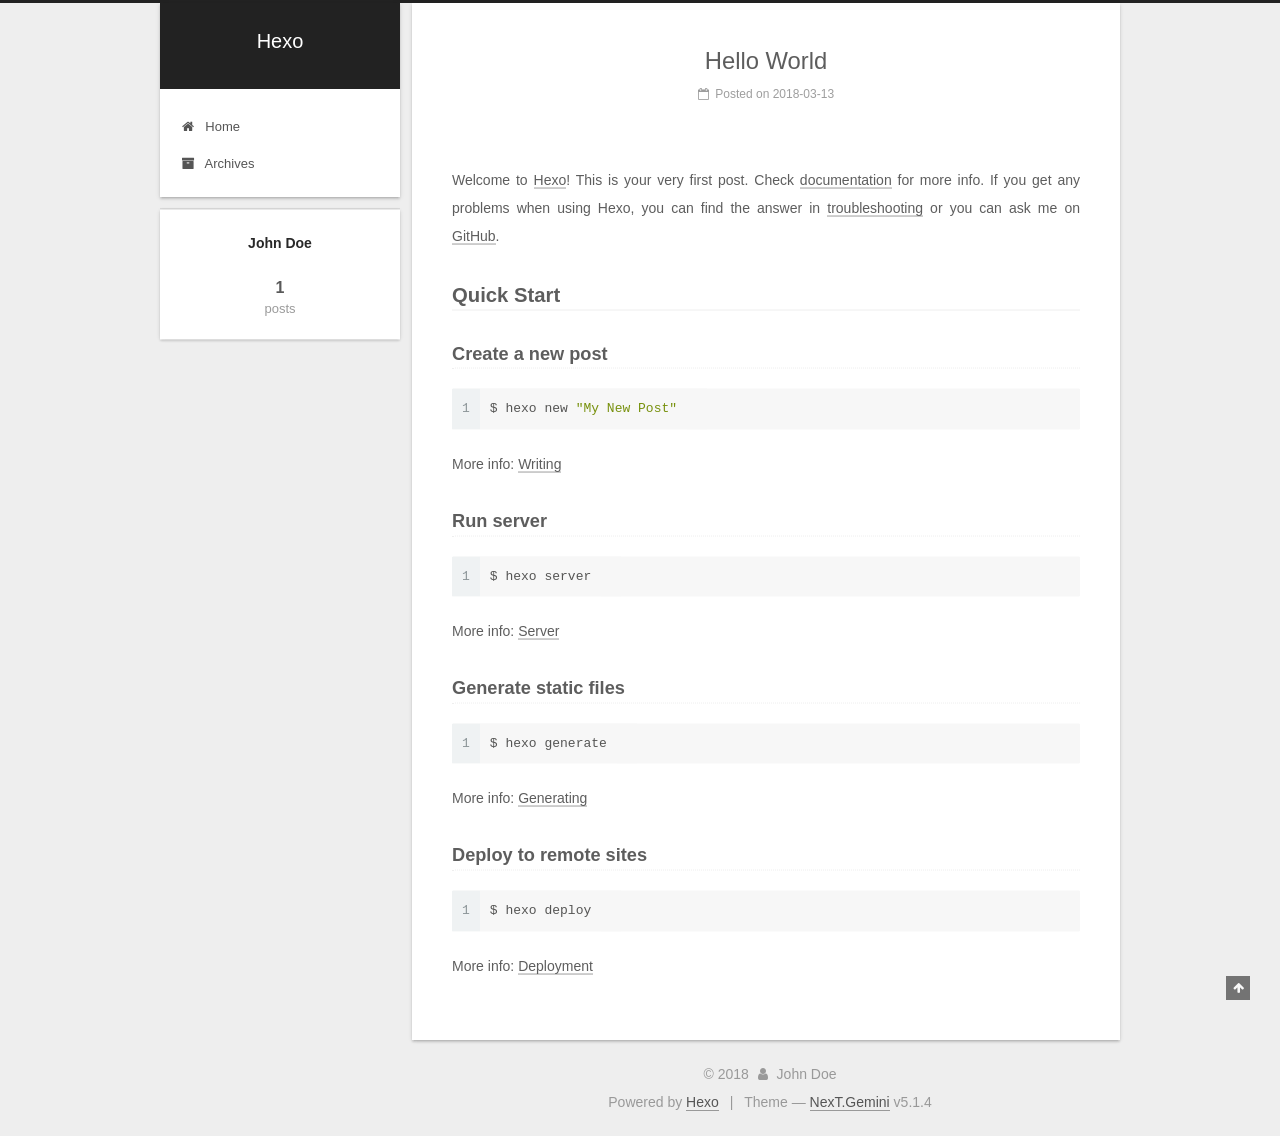
==== index.html @ e7242dc8 "Site updated: 2018-03-14 11:23:32" ====
<!DOCTYPE html>



  


<html class="theme-next gemini use-motion" lang="">
<head>
  <meta charset="UTF-8"/>
<meta http-equiv="X-UA-Compatible" content="IE=edge" />
<meta name="viewport" content="width=device-width, initial-scale=1, maximum-scale=1"/>
<meta name="theme-color" content="#222">









<meta http-equiv="Cache-Control" content="no-transform" />
<meta http-equiv="Cache-Control" content="no-siteapp" />
















  
  
  <link href="/lib/fancybox/source/jquery.fancybox.css?v=2.1.5" rel="stylesheet" type="text/css" />







<link href="/lib/font-awesome/css/font-awesome.min.css?v=4.6.2" rel="stylesheet" type="text/css" />

<link href="/css/main.css?v=5.1.4" rel="stylesheet" type="text/css" />


  <link rel="apple-touch-icon" sizes="180x180" href="/images/apple-touch-icon-next.png?v=5.1.4">


  <link rel="icon" type="image/png" sizes="32x32" href="/images/favicon-32x32-next.png?v=5.1.4">


  <link rel="icon" type="image/png" sizes="16x16" href="/images/favicon-16x16-next.png?v=5.1.4">


  <link rel="mask-icon" href="/images/logo.svg?v=5.1.4" color="#222">





  <meta name="keywords" content="Hexo, NexT" />










<meta property="og:type" content="website">
<meta property="og:title" content="Hexo">
<meta property="og:url" content="http://yoursite.com/index.html">
<meta property="og:site_name" content="Hexo">
<meta name="twitter:card" content="summary">
<meta name="twitter:title" content="Hexo">



<script type="text/javascript" id="hexo.configurations">
  var NexT = window.NexT || {};
  var CONFIG = {
    root: '/',
    scheme: 'Gemini',
    version: '5.1.4',
    sidebar: {"position":"left","display":"post","offset":12,"b2t":false,"scrollpercent":false,"onmobile":false},
    fancybox: true,
    tabs: true,
    motion: {"enable":true,"async":false,"transition":{"post_block":"fadeIn","post_header":"slideDownIn","post_body":"slideDownIn","coll_header":"slideLeftIn","sidebar":"slideUpIn"}},
    duoshuo: {
      userId: '0',
      author: 'Author'
    },
    algolia: {
      applicationID: '',
      apiKey: '',
      indexName: '',
      hits: {"per_page":10},
      labels: {"input_placeholder":"Search for Posts","hits_empty":"We didn't find any results for the search: ${query}","hits_stats":"${hits} results found in ${time} ms"}
    }
  };
</script>



  <link rel="canonical" href="http://yoursite.com/"/>





  <title>Hexo</title>
  








</head>

<body itemscope itemtype="http://schema.org/WebPage" lang="">

  
  
    
  

  <div class="container sidebar-position-left 
  page-home">
    <div class="headband"></div>

    <header id="header" class="header" itemscope itemtype="http://schema.org/WPHeader">
      <div class="header-inner"><div class="site-brand-wrapper">
  <div class="site-meta ">
    

    <div class="custom-logo-site-title">
      <a href="/"  class="brand" rel="start">
        <span class="logo-line-before"><i></i></span>
        <span class="site-title">Hexo</span>
        <span class="logo-line-after"><i></i></span>
      </a>
    </div>
      
        <p class="site-subtitle"></p>
      
  </div>

  <div class="site-nav-toggle">
    <button>
      <span class="btn-bar"></span>
      <span class="btn-bar"></span>
      <span class="btn-bar"></span>
    </button>
  </div>
</div>

<nav class="site-nav">
  

  
    <ul id="menu" class="menu">
      
        
        <li class="menu-item menu-item-home">
          <a href="/" rel="section">
            
              <i class="menu-item-icon fa fa-fw fa-home"></i> <br />
            
            Home
          </a>
        </li>
      
        
        <li class="menu-item menu-item-archives">
          <a href="/archives/" rel="section">
            
              <i class="menu-item-icon fa fa-fw fa-archive"></i> <br />
            
            Archives
          </a>
        </li>
      

      
    </ul>
  

  
</nav>



 </div>
    </header>

    <main id="main" class="main">
      <div class="main-inner">
        <div class="content-wrap">
          <div id="content" class="content">
            
  <section id="posts" class="posts-expand">
    
      

  

  
  
  

  <article class="post post-type-normal" itemscope itemtype="http://schema.org/Article">
  
  
  
  <div class="post-block">
    <link itemprop="mainEntityOfPage" href="http://yoursite.com/2018/03/13/hello-world/">

    <span hidden itemprop="author" itemscope itemtype="http://schema.org/Person">
      <meta itemprop="name" content="John Doe">
      <meta itemprop="description" content="">
      <meta itemprop="image" content="/images/avatar.gif">
    </span>

    <span hidden itemprop="publisher" itemscope itemtype="http://schema.org/Organization">
      <meta itemprop="name" content="Hexo">
    </span>

    
      <header class="post-header">

        
        
          <h1 class="post-title" itemprop="name headline">
                
                <a class="post-title-link" href="/2018/03/13/hello-world/" itemprop="url">Hello World</a></h1>
        

        <div class="post-meta">
          <span class="post-time">
            
              <span class="post-meta-item-icon">
                <i class="fa fa-calendar-o"></i>
              </span>
              
                <span class="post-meta-item-text">Posted on</span>
              
              <time title="Post created" itemprop="dateCreated datePublished" datetime="2018-03-13T16:12:36+08:00">
                2018-03-13
              </time>
            

            

            
          </span>

          

          
            
          

          
          

          

          

          

        </div>
      </header>
    

    
    
    
    <div class="post-body" itemprop="articleBody">

      
      

      
        
          
            <p>Welcome to <a href="https://hexo.io/" target="_blank" rel="noopener">Hexo</a>! This is your very first post. Check <a href="https://hexo.io/docs/" target="_blank" rel="noopener">documentation</a> for more info. If you get any problems when using Hexo, you can find the answer in <a href="https://hexo.io/docs/troubleshooting.html" target="_blank" rel="noopener">troubleshooting</a> or you can ask me on <a href="https://github.com/hexojs/hexo/issues" target="_blank" rel="noopener">GitHub</a>.</p>
<h2 id="Quick-Start"><a href="#Quick-Start" class="headerlink" title="Quick Start"></a>Quick Start</h2><h3 id="Create-a-new-post"><a href="#Create-a-new-post" class="headerlink" title="Create a new post"></a>Create a new post</h3><figure class="highlight bash"><table><tr><td class="gutter"><pre><span class="line">1</span><br></pre></td><td class="code"><pre><span class="line">$ hexo new <span class="string">"My New Post"</span></span><br></pre></td></tr></table></figure>
<p>More info: <a href="https://hexo.io/docs/writing.html" target="_blank" rel="noopener">Writing</a></p>
<h3 id="Run-server"><a href="#Run-server" class="headerlink" title="Run server"></a>Run server</h3><figure class="highlight bash"><table><tr><td class="gutter"><pre><span class="line">1</span><br></pre></td><td class="code"><pre><span class="line">$ hexo server</span><br></pre></td></tr></table></figure>
<p>More info: <a href="https://hexo.io/docs/server.html" target="_blank" rel="noopener">Server</a></p>
<h3 id="Generate-static-files"><a href="#Generate-static-files" class="headerlink" title="Generate static files"></a>Generate static files</h3><figure class="highlight bash"><table><tr><td class="gutter"><pre><span class="line">1</span><br></pre></td><td class="code"><pre><span class="line">$ hexo generate</span><br></pre></td></tr></table></figure>
<p>More info: <a href="https://hexo.io/docs/generating.html" target="_blank" rel="noopener">Generating</a></p>
<h3 id="Deploy-to-remote-sites"><a href="#Deploy-to-remote-sites" class="headerlink" title="Deploy to remote sites"></a>Deploy to remote sites</h3><figure class="highlight bash"><table><tr><td class="gutter"><pre><span class="line">1</span><br></pre></td><td class="code"><pre><span class="line">$ hexo deploy</span><br></pre></td></tr></table></figure>
<p>More info: <a href="https://hexo.io/docs/deployment.html" target="_blank" rel="noopener">Deployment</a></p>

          
        
      
    </div>
    
    
    

    

    

    

    <footer class="post-footer">
      

      

      

      
      
        <div class="post-eof"></div>
      
    </footer>
  </div>
  
  
  
  </article>


    
  </section>

  


          </div>
          


          

        </div>
        
          
  
  <div class="sidebar-toggle">
    <div class="sidebar-toggle-line-wrap">
      <span class="sidebar-toggle-line sidebar-toggle-line-first"></span>
      <span class="sidebar-toggle-line sidebar-toggle-line-middle"></span>
      <span class="sidebar-toggle-line sidebar-toggle-line-last"></span>
    </div>
  </div>

  <aside id="sidebar" class="sidebar">
    
    <div class="sidebar-inner">

      

      

      <section class="site-overview-wrap sidebar-panel sidebar-panel-active">
        <div class="site-overview">
          <div class="site-author motion-element" itemprop="author" itemscope itemtype="http://schema.org/Person">
            
              <p class="site-author-name" itemprop="name">John Doe</p>
              <p class="site-description motion-element" itemprop="description"></p>
          </div>

          <nav class="site-state motion-element">

            
              <div class="site-state-item site-state-posts">
              
                <a href="/archives/">
              
                  <span class="site-state-item-count">1</span>
                  <span class="site-state-item-name">posts</span>
                </a>
              </div>
            

            

            

          </nav>

          

          

          
          

          
          

          

        </div>
      </section>

      

      

    </div>
  </aside>


        
      </div>
    </main>

    <footer id="footer" class="footer">
      <div class="footer-inner">
        <div class="copyright">&copy; <span itemprop="copyrightYear">2018</span>
  <span class="with-love">
    <i class="fa fa-user"></i>
  </span>
  <span class="author" itemprop="copyrightHolder">John Doe</span>

  
</div>


  <div class="powered-by">Powered by <a class="theme-link" target="_blank" href="https://hexo.io">Hexo</a></div>



  <span class="post-meta-divider">|</span>



  <div class="theme-info">Theme &mdash; <a class="theme-link" target="_blank" href="https://github.com/iissnan/hexo-theme-next">NexT.Gemini</a> v5.1.4</div>




        







        
      </div>
    </footer>

    
      <div class="back-to-top">
        <i class="fa fa-arrow-up"></i>
        
      </div>
    

    

  </div>

  

<script type="text/javascript">
  if (Object.prototype.toString.call(window.Promise) !== '[object Function]') {
    window.Promise = null;
  }
</script>









  












  
  
    <script type="text/javascript" src="/lib/jquery/index.js?v=2.1.3"></script>
  

  
  
    <script type="text/javascript" src="/lib/fastclick/lib/fastclick.min.js?v=1.0.6"></script>
  

  
  
    <script type="text/javascript" src="/lib/jquery_lazyload/jquery.lazyload.js?v=1.9.7"></script>
  

  
  
    <script type="text/javascript" src="/lib/velocity/velocity.min.js?v=1.2.1"></script>
  

  
  
    <script type="text/javascript" src="/lib/velocity/velocity.ui.min.js?v=1.2.1"></script>
  

  
  
    <script type="text/javascript" src="/lib/fancybox/source/jquery.fancybox.pack.js?v=2.1.5"></script>
  


  


  <script type="text/javascript" src="/js/src/utils.js?v=5.1.4"></script>

  <script type="text/javascript" src="/js/src/motion.js?v=5.1.4"></script>



  
  


  <script type="text/javascript" src="/js/src/affix.js?v=5.1.4"></script>

  <script type="text/javascript" src="/js/src/schemes/pisces.js?v=5.1.4"></script>



  

  


  <script type="text/javascript" src="/js/src/bootstrap.js?v=5.1.4"></script>



  


  




	





  





  












  





  

  

  

  
  

  

  

  

</body>
</html>
---- css/main.css ----
/* normalize.css v3.0.2 | MIT License | git.io/normalize */
html {
  font-family: sans-serif; /* 1 */
  -ms-text-size-adjust: 100%; /* 2 */
  -webkit-text-size-adjust: 100%; /* 2 */
}
body {
  margin: 0;
}
article,
aside,
details,
figcaption,
figure,
footer,
header,
hgroup,
main,
menu,
nav,
section,
summary {
  display: block;
}
audio,
canvas,
progress,
video {
  display: inline-block; /* 1 */
  vertical-align: baseline; /* 2 */
}
audio:not([controls]) {
  display: none;
  height: 0;
}
[hidden],
template {
  display: none;
}
a {
  background-color: transparent;
}
a:active,
a:hover {
  outline: 0;
}
abbr[title] {
  border-bottom: 1px dotted;
}
b,
strong {
  font-weight: bold;
}
dfn {
  font-style: italic;
}
h1 {
  font-size: 2em;
  margin: 0.67em 0;
}
mark {
  background: #ff0;
  color: #000;
}
small {
  font-size: 80%;
}
sub,
sup {
  font-size: 75%;
  line-height: 0;
  position: relative;
  vertical-align: baseline;
}
sup {
  top: -0.5em;
}
sub {
  bottom: -0.25em;
}
img {
  border: 0;
}
svg:not(:root) {
  overflow: hidden;
}
figure {
  margin: 1em 40px;
}
hr {
  -moz-box-sizing: content-box;
  box-sizing: content-box;
  height: 0;
}
pre {
  overflow: auto;
}
code,
kbd,
pre,
samp {
  font-family: monospace, monospace;
  font-size: 1em;
}
button,
input,
optgroup,
select,
textarea {
  color: inherit; /* 1 */
  font: inherit; /* 2 */
  margin: 0; /* 3 */
}
button {
  overflow: visible;
}
button,
select {
  text-transform: none;
}
button,
html input[type="button"],
input[type="reset"],
input[type="submit"] {
  -webkit-appearance: button; /* 2 */
  cursor: pointer; /* 3 */
}
button[disabled],
html input[disabled] {
  cursor: default;
}
button::-moz-focus-inner,
input::-moz-focus-inner {
  border: 0;
  padding: 0;
}
input {
  line-height: normal;
}
input[type="checkbox"],
input[type="radio"] {
  box-sizing: border-box; /* 1 */
  padding: 0; /* 2 */
}
input[type="number"]::-webkit-inner-spin-button,
input[type="number"]::-webkit-outer-spin-button {
  height: auto;
}
input[type="search"] {
  -webkit-appearance: textfield; /* 1 */
  -moz-box-sizing: content-box;
  -webkit-box-sizing: content-box; /* 2 */
  box-sizing: content-box;
}
input[type="search"]::-webkit-search-cancel-button,
input[type="search"]::-webkit-search-decoration {
  -webkit-appearance: none;
}
fieldset {
  border: 1px solid #c0c0c0;
  margin: 0 2px;
  padding: 0.35em 0.625em 0.75em;
}
legend {
  border: 0; /* 1 */
  padding: 0; /* 2 */
}
textarea {
  overflow: auto;
}
optgroup {
  font-weight: bold;
}
table {
  border-collapse: collapse;
  border-spacing: 0;
}
td,
th {
  padding: 0;
}
::selection {
  background: #262a30;
  color: #fff;
}
body {
  position: relative;
  font-family: 'Lato', "PingFang SC", "Microsoft YaHei", sans-serif;
  font-size: 14px;
  line-height: 2;
  color: #555;
  background: #eee;
}
@media (max-width: 767px) {
  body {
    padding-right: 0 !important;
  }
}
@media (min-width: 768px) and (max-width: 991px) {
  body {
    padding-right: 0 !important;
  }
}
@media (min-width: 1600px) {
  body {
    font-size: 16px;
  }
}
h1,
h2,
h3,
h4,
h5,
h6 {
  margin: 0;
  padding: 0;
  font-weight: bold;
  line-height: 1.5;
  font-family: 'Lato', "PingFang SC", "Microsoft YaHei", sans-serif;
}
h2,
h3,
h4,
h5,
h6 {
  margin: 20px 0 15px;
}
h1 {
  font-size: 22px;
}
@media (max-width: 767px) {
  h1 {
    font-size: 18px;
  }
}
h2 {
  font-size: 20px;
}
@media (max-width: 767px) {
  h2 {
    font-size: 16px;
  }
}
h3 {
  font-size: 18px;
}
@media (max-width: 767px) {
  h3 {
    font-size: 14px;
  }
}
h4 {
  font-size: 16px;
}
@media (max-width: 767px) {
  h4 {
    font-size: 12px;
  }
}
h5 {
  font-size: 14px;
}
@media (max-width: 767px) {
  h5 {
    font-size: 10px;
  }
}
h6 {
  font-size: 12px;
}
@media (max-width: 767px) {
  h6 {
    font-size: 8px;
  }
}
p {
  margin: 0 0 20px 0;
}
a {
  color: #555;
  text-decoration: none;
  outline: none;
  border-bottom: 1px solid #999;
  word-wrap: break-word;
}
a:hover {
  color: #222;
  border-bottom-color: #222;
}
blockquote {
  margin: 0;
  padding: 0;
}
img {
  display: block;
  margin: auto;
  max-width: 100%;
  height: auto;
}
hr {
  margin: 40px 0;
  height: 3px;
  border: none;
  background-color: #ddd;
  background-image: repeating-linear-gradient(-45deg, #fff, #fff 4px, transparent 4px, transparent 8px);
}
blockquote {
  padding: 0 15px;
  color: #666;
  border-left: 4px solid #ddd;
}
blockquote cite::before {
  content: "-";
  padding: 0 5px;
}
dt {
  font-weight: 700;
}
dd {
  margin: 0;
  padding: 0;
}
kbd {
  border: 1px solid #ccc;
  border-radius: 0.2em;
  box-shadow: 0.1em 0.1em 0.2em rgba(0,0,0,0.1);
  background-color: #f9f9f9;
  font-family: inherit;
  background-image: -webkit-linear-gradient(top, #eee, #fff, #eee);
  padding: 0.1em 0.3em;
  white-space: nowrap;
}
.text-left {
  text-align: left;
}
.text-center {
  text-align: center;
}
.text-right {
  text-align: right;
}
.text-justify {
  text-align: justify;
}
.text-nowrap {
  white-space: nowrap;
}
.text-lowercase {
  text-transform: lowercase;
}
.text-uppercase {
  text-transform: uppercase;
}
.text-capitalize {
  text-transform: capitalize;
}
.center-block {
  display: block;
  margin-left: auto;
  margin-right: auto;
}
.clearfix:before,
.clearfix:after {
  content: " ";
  display: table;
}
.clearfix:after {
  clear: both;
}
.pullquote {
  width: 45%;
}
.pullquote.left {
  float: left;
  margin-left: 5px;
  margin-right: 10px;
}
.pullquote.right {
  float: right;
  margin-left: 10px;
  margin-right: 5px;
}
.affix.affix.affix {
  position: fixed;
}
.translation {
  margin-top: -20px;
  font-size: 14px;
  color: #999;
}
.scrollbar-measure {
  width: 100px;
  height: 100px;
  overflow: scroll;
  position: absolute;
  top: -9999px;
}
.use-motion .motion-element {
  opacity: 0;
}
table {
  margin: 20px 0;
  width: 100%;
  border-collapse: collapse;
  border-spacing: 0;
  border: 1px solid #ddd;
  font-size: 14px;
  table-layout: fixed;
  word-wrap: break-all;
}
table>tbody>tr:nth-of-type(odd) {
  background-color: #f9f9f9;
}
table>tbody>tr:hover {
  background-color: #f5f5f5;
}
caption,
th,
td {
  padding: 8px;
  text-align: left;
  vertical-align: middle;
  font-weight: normal;
}
th,
td {
  border-bottom: 3px solid #ddd;
  border-right: 1px solid #eee;
}
th {
  padding-bottom: 10px;
  font-weight: 700;
}
td {
  border-bottom-width: 1px;
}
html,
body {
  height: 100%;
}
.container {
  position: relative;
  min-height: 100%;
}
.header-inner {
  margin: 0 auto;
  padding: 100px 0 70px;
  width: calc(100% - 252px);
}
@media (min-width: 1600px) {
  .container .header-inner {
    width: 900px;
  }
}
.main {
  padding-bottom: 150px;
}
.main-inner {
  margin: 0 auto;
  width: calc(100% - 252px);
}
@media (min-width: 1600px) {
  .container .main-inner {
    width: 900px;
  }
}
.footer {
  position: absolute;
  left: 0;
  bottom: 0;
  width: 100%;
  min-height: 50px;
}
.footer-inner {
  box-sizing: border-box;
  margin: 20px auto;
  width: calc(100% - 252px);
}
@media (min-width: 1600px) {
  .container .footer-inner {
    width: 900px;
  }
}
pre,
.highlight {
  overflow: auto;
  margin: 20px 0;
  padding: 0;
  font-size: 13px;
  color: #4d4d4c;
  background: #f7f7f7;
  line-height: 1.6;
}
pre,
code {
  font-family: consolas, Menlo, "PingFang SC", "Microsoft YaHei", monospace;
}
code {
  padding: 2px 4px;
  word-wrap: break-word;
  color: #555;
  background: #eee;
  border-radius: 3px;
  font-size: 13px;
}
pre {
  padding: 10px;
}
pre code {
  padding: 0;
  color: #4d4d4c;
  background: none;
  text-shadow: none;
}
.highlight {
  border-radius: 1px;
}
.highlight pre {
  border: none;
  margin: 0;
  padding: 10px 0;
}
.highlight table {
  margin: 0;
  width: auto;
  border: none;
}
.highlight td {
  border: none;
  padding: 0;
}
.highlight figcaption {
  font-size: 1em;
  color: #4d4d4c;
  line-height: 1em;
  margin-bottom: 1em;
}
.highlight figcaption:before,
.highlight figcaption:after {
  content: " ";
  display: table;
}
.highlight figcaption:after {
  clear: both;
}
.highlight figcaption a {
  float: right;
  color: #4d4d4c;
}
.highlight figcaption a:hover {
  border-bottom-color: #4d4d4c;
}
.highlight .gutter pre {
  padding-left: 10px;
  padding-right: 10px;
  color: #869194;
  text-align: right;
  background-color: #eff2f3;
}
.highlight .code pre {
  width: 100%;
  padding-left: 10px;
  padding-right: 10px;
  background-color: #f7f7f7;
}
.highlight .line {
  height: 20px;
}
.gutter {
  -webkit-user-select: none;
  -moz-user-select: none;
  -ms-user-select: none;
  user-select: none;
}
.gist table {
  width: auto;
}
.gist table td {
  border: none;
}
pre .deletion {
  background: #fdd;
}
pre .addition {
  background: #dfd;
}
pre .meta {
  color: #8959a8;
}
pre .comment {
  color: #8e908c;
}
pre .variable,
pre .attribute,
pre .tag,
pre .regexp,
pre .ruby .constant,
pre .xml .tag .title,
pre .xml .pi,
pre .xml .doctype,
pre .html .doctype,
pre .css .id,
pre .css .class,
pre .css .pseudo {
  color: #c82829;
}
pre .number,
pre .preprocessor,
pre .built_in,
pre .literal,
pre .params,
pre .constant,
pre .command {
  color: #f5871f;
}
pre .ruby .class .title,
pre .css .rules .attribute,
pre .string,
pre .value,
pre .inheritance,
pre .header,
pre .ruby .symbol,
pre .xml .cdata,
pre .special,
pre .number,
pre .formula {
  color: #718c00;
}
pre .title,
pre .css .hexcolor {
  color: #3e999f;
}
pre .function,
pre .python .decorator,
pre .python .title,
pre .ruby .function .title,
pre .ruby .title .keyword,
pre .perl .sub,
pre .javascript .title,
pre .coffeescript .title {
  color: #4271ae;
}
pre .keyword,
pre .javascript .function {
  color: #8959a8;
}
.full-image.full-image.full-image.full-image {
  border: none;
  max-width: 100%;
  width: auto;
  margin: 20px auto 25px;
}
@media (min-width: 992px) {
  .full-image.full-image.full-image.full-image {
    max-width: none;
    width: 118%;
    margin: 0 -9%;
  }
}
.blockquote-center,
.page-home .post-type-quote blockquote,
.page-post-detail .post-type-quote blockquote {
  position: relative;
  margin: 40px 0;
  padding: 0;
  border-left: none;
  text-align: center;
}
.blockquote-center::before,
.page-home .post-type-quote blockquote::before,
.page-post-detail .post-type-quote blockquote::before,
.blockquote-center::after,
.page-home .post-type-quote blockquote::after,
.page-post-detail .post-type-quote blockquote::after {
  position: absolute;
  content: ' ';
  display: block;
  width: 100%;
  height: 24px;
  opacity: 0.2;
  background-repeat: no-repeat;
  background-position: 0 -6px;
  background-size: 22px 22px;
}
.blockquote-center::before,
.page-home .post-type-quote blockquote::before,
.page-post-detail .post-type-quote blockquote::before {
  top: -20px;
  background-image: url("../images/quote-l.svg");
  border-top: 1px solid #ccc;
}
.blockquote-center::after,
.page-home .post-type-quote blockquote::after,
.page-post-detail .post-type-quote blockquote::after {
  bottom: -20px;
  background-image: url("../images/quote-r.svg");
  border-bottom: 1px solid #ccc;
  background-position: 100% 8px;
}
.blockquote-center p,
.page-home .post-type-quote blockquote p,
.page-post-detail .post-type-quote blockquote p,
.blockquote-center div,
.page-home .post-type-quote blockquote div,
.page-post-detail .post-type-quote blockquote div {
  text-align: center;
}
.post .post-body .group-picture img {
  box-sizing: border-box;
  padding: 0 3px;
  border: none;
}
.post .group-picture-row {
  overflow: hidden;
  margin-top: 6px;
}
.post .group-picture-row:first-child {
  margin-top: 0;
}
.post .group-picture-column {
  float: left;
}
.page-post-detail .post-body .group-picture-column {
  float: none;
  margin-top: 10px;
  width: auto !important;
}
.page-post-detail .post-body .group-picture-column img {
  margin: 0 auto;
}
.page-archive .group-picture-container {
  overflow: hidden;
}
.page-archive .group-picture-row {
  float: left;
}
.page-archive .group-picture-row:first-child {
  margin-top: 6px;
}
.page-archive .group-picture-column {
  max-width: 150px;
  max-height: 150px;
}
.post-body .note {
  position: relative;
  padding: 15px;
  margin-bottom: 20px;
  border: 1px solid #eee;
  border-left-width: 5px;
  border-radius: 3px;
}
.post-body .note h2,
.post-body .note h3,
.post-body .note h4,
.post-body .note h5,
.post-body .note h6 {
  margin-top: 0;
  margin-bottom: 0;
  border-bottom: initial;
  padding-top: 0 !important;
}
.post-body .note p:first-child,
.post-body .note ul:first-child,
.post-body .note ol:first-child,
.post-body .note table:first-child,
.post-body .note pre:first-child,
.post-body .note blockquote:first-child {
  margin-top: 0;
}
.post-body .note p:last-child,
.post-body .note ul:last-child,
.post-body .note ol:last-child,
.post-body .note table:last-child,
.post-body .note pre:last-child,
.post-body .note blockquote:last-child {
  margin-bottom: 0;
}
.post-body .note.default {
  border-left-color: #777;
}
.post-body .note.default h2,
.post-body .note.default h3,
.post-body .note.default h4,
.post-body .note.default h5,
.post-body .note.default h6 {
  color: #777;
}
.post-body .note.primary {
  border-left-color: #6f42c1;
}
.post-body .note.primary h2,
.post-body .note.primary h3,
.post-body .note.primary h4,
.post-body .note.primary h5,
.post-body .note.primary h6 {
  color: #6f42c1;
}
.post-body .note.info {
  border-left-color: #428bca;
}
.post-body .note.info h2,
.post-body .note.info h3,
.post-body .note.info h4,
.post-body .note.info h5,
.post-body .note.info h6 {
  color: #428bca;
}
.post-body .note.success {
  border-left-color: #5cb85c;
}
.post-body .note.success h2,
.post-body .note.success h3,
.post-body .note.success h4,
.post-body .note.success h5,
.post-body .note.success h6 {
  color: #5cb85c;
}
.post-body .note.warning {
  border-left-color: #f0ad4e;
}
.post-body .note.warning h2,
.post-body .note.warning h3,
.post-body .note.warning h4,
.post-body .note.warning h5,
.post-body .note.warning h6 {
  color: #f0ad4e;
}
.post-body .note.danger {
  border-left-color: #d9534f;
}
.post-body .note.danger h2,
.post-body .note.danger h3,
.post-body .note.danger h4,
.post-body .note.danger h5,
.post-body .note.danger h6 {
  color: #d9534f;
}
.post-body .label {
  display: inline;
  padding: 0 2px;
  white-space: nowrap;
}
.post-body .label.default {
  background-color: #f0f0f0;
}
.post-body .label.primary {
  background-color: #efe6f7;
}
.post-body .label.info {
  background-color: #e5f2f8;
}
.post-body .label.success {
  background-color: #e7f4e9;
}
.post-body .label.warning {
  background-color: #fcf6e1;
}
.post-body .label.danger {
  background-color: #fae8eb;
}
.post-body .tabs {
  position: relative;
  display: block;
  margin-bottom: 20px;
  padding-top: 10px;
}
.post-body .tabs ul.nav-tabs {
  margin: 0;
  padding: 0;
  display: flex;
  margin-bottom: -1px;
}
@media (max-width: 413px) {
  .post-body .tabs ul.nav-tabs {
    display: block;
    margin-bottom: 5px;
  }
}
.post-body .tabs ul.nav-tabs li.tab {
  list-style-type: none !important;
  margin: 0 0.25em 0 0;
  border-top: 3px solid transparent;
  border-left: 1px solid transparent;
  border-right: 1px solid transparent;
}
@media (max-width: 413px) {
  .post-body .tabs ul.nav-tabs li.tab {
    margin: initial;
    border-top: 1px solid transparent;
    border-left: 3px solid transparent;
    border-right: 1px solid transparent;
    border-bottom: 1px solid transparent;
  }
}
.post-body .tabs ul.nav-tabs li.tab a {
  outline: 0;
  border-bottom: initial;
  display: block;
  line-height: 1.8em;
  padding: 0.25em 0.75em;
  transition-duration: 0.2s;
  transition-timing-function: ease-out;
  transition-delay: 0s;
}
.post-body .tabs ul.nav-tabs li.tab a i {
  width: 1.285714285714286em;
}
.post-body .tabs ul.nav-tabs li.tab.active {
  border-top: 3px solid #fc6423;
  border-left: 1px solid #ddd;
  border-right: 1px solid #ddd;
  background-color: #fff;
}
@media (max-width: 413px) {
  .post-body .tabs ul.nav-tabs li.tab.active {
    border-top: 1px solid #ddd;
    border-left: 3px solid #fc6423;
    border-right: 1px solid #ddd;
    border-bottom: 1px solid #ddd;
  }
}
.post-body .tabs ul.nav-tabs li.tab.active a {
  cursor: default;
  color: #555;
}
.post-body .tabs .tab-content {
  background-color: #fff;
}
.post-body .tabs .tab-content .tab-pane {
  border: 1px solid #ddd;
  padding: 20px 20px 0 20px;
}
.post-body .tabs .tab-content .tab-pane:not(.active) {
  display: none !important;
}
.post-body .tabs .tab-content .tab-pane.active {
  display: block !important;
}
.btn {
  display: inline-block;
  padding: 0 20px;
  font-size: 14px;
  color: #555;
  background: #fff;
  border: 2px solid #555;
  text-decoration: none;
  border-radius: 2px;
  transition-property: background-color;
  transition-duration: 0.2s;
  transition-timing-function: ease-in-out;
  transition-delay: 0s;
  line-height: 2;
}
.btn:hover {
  border-color: #222;
  color: #fff;
  background: #222;
}
.btn +.btn {
  margin: 0 0 8px 8px;
}
.btn .fa-fw {
  width: 1.285714285714286em;
  text-align: left;
}
.btn-bar {
  display: block;
  width: 22px;
  height: 2px;
  background: #555;
  border-radius: 1px;
}
.btn-bar+.btn-bar {
  margin-top: 4px;
}
.pagination {
  margin: 120px 0 40px;
  text-align: center;
  border-top: 1px solid #eee;
}
.page-number-basic,
.pagination .prev,
.pagination .next,
.pagination .page-number,
.pagination .space {
  display: inline-block;
  position: relative;
  top: -1px;
  margin: 0 10px;
  padding: 0 11px;
}
@media (max-width: 767px) {
  .page-number-basic,
  .pagination .prev,
  .pagination .next,
  .pagination .page-number,
  .pagination .space {
    margin: 0 5px;
  }
}
.pagination .prev,
.pagination .next,
.pagination .page-number {
  border-bottom: 0;
  border-top: 1px solid #eee;
  transition-property: border-color;
  transition-duration: 0.2s;
  transition-timing-function: ease-in-out;
  transition-delay: 0s;
}
.pagination .prev:hover,
.pagination .next:hover,
.pagination .page-number:hover {
  border-top-color: #222;
}
.pagination .space {
  padding: 0;
  margin: 0;
}
.pagination .prev {
  margin-left: 0;
}
.pagination .next {
  margin-right: 0;
}
.pagination .page-number.current {
  color: #fff;
  background: #ccc;
  border-top-color: #ccc;
}
@media (max-width: 767px) {
  .pagination {
    border-top: none;
  }
  .pagination .prev,
  .pagination .next,
  .pagination .page-number {
    margin-bottom: 10px;
    border-top: 0;
    border-bottom: 1px solid #eee;
    padding: 0 10px;
  }
  .pagination .prev:hover,
  .pagination .next:hover,
  .pagination .page-number:hover {
    border-bottom-color: #222;
  }
}
.comments {
  margin: 60px 20px 0;
}
.tag-cloud {
  text-align: center;
}
.tag-cloud a {
  display: inline-block;
  margin: 10px;
}
.back-to-top {
  box-sizing: border-box;
  position: fixed;
  bottom: -100px;
  right: 30px;
  z-index: 1050;
  padding: 0 6px;
  width: 24px;
  background: #222;
  font-size: 12px;
  opacity: 0.6;
  color: #fff;
  cursor: pointer;
  text-align: center;
  -webkit-transform: translateZ(0);
  transition-property: bottom;
  transition-duration: 0.2s;
  transition-timing-function: ease-in-out;
  transition-delay: 0s;
}
@media (min-width: 768px) and (max-width: 991px) {
  .back-to-top {
    display: none !important;
  }
}
@media (max-width: 767px) {
  .back-to-top {
    display: none !important;
  }
}
.back-to-top.back-to-top-on {
  bottom: 30px;
}
.header {
  background: transparent;
}
.header-inner {
  position: relative;
}
.headband {
  height: 3px;
  background: #222;
}
.site-meta {
  margin: 0;
  text-align: center;
}
@media (max-width: 767px) {
  .site-meta {
    text-align: center;
  }
}
.brand {
  position: relative;
  display: inline-block;
  padding: 0 40px;
  color: #fff;
  background: #222;
  border-bottom: none;
}
.brand:hover {
  color: #fff;
}
.logo {
  display: inline-block;
  margin-right: 5px;
  line-height: 36px;
  vertical-align: top;
}
.site-title {
  display: inline-block;
  vertical-align: top;
  line-height: 36px;
  font-size: 20px;
  font-weight: normal;
  font-family: 'Lato', "PingFang SC", "Microsoft YaHei", sans-serif;
}
.site-subtitle {
  margin-top: 10px;
  font-size: 13px;
  color: #ddd;
}
.use-motion .brand {
  opacity: 0;
}
.use-motion .logo,
.use-motion .site-title,
.use-motion .site-subtitle {
  opacity: 0;
  position: relative;
  top: -10px;
}
.site-nav-toggle {
  display: none;
  position: absolute;
  top: 10px;
  left: 10px;
}
@media (max-width: 767px) {
  .site-nav-toggle {
    display: block;
  }
}
.site-nav-toggle button {
  margin-top: 2px;
  padding: 9px 10px;
  background: transparent;
  border: none;
}
@media (max-width: 767px) {
  .site-nav {
    display: none;
    margin: 0 -10px;
    padding: 0 10px;
    clear: both;
    border-top: 1px solid #ddd;
  }
}
@media (min-width: 768px) and (max-width: 991px) {
  .site-nav {
    display: block !important;
  }
}
@media (min-width: 992px) {
  .site-nav {
    display: block !important;
  }
}
.menu {
  margin-top: 20px;
  padding-left: 0;
  text-align: center;
}
.menu .menu-item {
  display: inline-block;
  margin: 0 10px;
  list-style: none;
}
@media screen and (max-width: 767px) {
  .menu .menu-item {
    margin-top: 10px;
  }
}
.menu .menu-item a {
  display: block;
  font-size: 13px;
  line-height: inherit;
  border-bottom: 1px solid transparent;
  transition-property: border-color;
  transition-duration: 0.2s;
  transition-timing-function: ease-in-out;
  transition-delay: 0s;
}
.menu .menu-item a:hover,
.menu-item-active a {
  border-bottom-color: #222;
}
.menu .menu-item .fa {
  margin-right: 5px;
}
.use-motion .menu-item {
  opacity: 0;
}
.post-body {
  font-family: 'Lato', "PingFang SC", "Microsoft YaHei", sans-serif;
}
@media (max-width: 767px) {
  .post-body {
    word-break: break-word;
  }
}
.post-body .fancybox img {
  display: block !important;
  margin: 0 auto;
  cursor: pointer;
  cursor: zoom-in;
  cursor: -webkit-zoom-in;
}
.post-body .image-caption,
.post-body .figure .caption {
  margin: -20px auto 15px;
  text-align: center;
  font-size: 14px;
  color: #999;
  font-weight: bold;
  line-height: 1;
}
.post-sticky-flag {
  display: inline-block;
  font-size: 16px;
  -ms-transform: rotate(30deg);
  -webkit-transform: rotate(30deg);
  -moz-transform: rotate(30deg);
  -ms-transform: rotate(30deg);
  -o-transform: rotate(30deg);
  transform: rotate(30deg);
}
.use-motion .post-block,
.use-motion .pagination,
.use-motion .comments {
  opacity: 0;
}
.use-motion .post-header {
  opacity: 0;
}
.use-motion .post-body {
  opacity: 0;
}
.use-motion .collection-title {
  opacity: 0;
}
.posts-expand {
  padding-top: 40px;
}
@media (max-width: 767px) {
  .posts-expand {
    margin: 0 20px;
  }
  .post-body pre .gutter pre {
    padding-right: 10px;
  }
  .post-body .highlight {
    margin-left: 0px;
    margin-right: 0px;
    padding: 0;
  }
  .post-body .highlight .gutter pre {
    padding-right: 10px;
  }
}
@media (min-width: 992px) {
  .posts-expand .post-body {
    text-align: justify;
  }
}
.posts-expand .post-body h2,
.posts-expand .post-body h3,
.posts-expand .post-body h4,
.posts-expand .post-body h5,
.posts-expand .post-body h6 {
  padding-top: 10px;
}
.posts-expand .post-body h2 .header-anchor,
.posts-expand .post-body h3 .header-anchor,
.posts-expand .post-body h4 .header-anchor,
.posts-expand .post-body h5 .header-anchor,
.posts-expand .post-body h6 .header-anchor {
  float: right;
  margin-left: 10px;
  color: #ccc;
  border-bottom-style: none;
  visibility: hidden;
}
.posts-expand .post-body h2 .header-anchor:hover,
.posts-expand .post-body h3 .header-anchor:hover,
.posts-expand .post-body h4 .header-anchor:hover,
.posts-expand .post-body h5 .header-anchor:hover,
.posts-expand .post-body h6 .header-anchor:hover {
  color: inherit;
}
.posts-expand .post-body h2:hover .header-anchor,
.posts-expand .post-body h3:hover .header-anchor,
.posts-expand .post-body h4:hover .header-anchor,
.posts-expand .post-body h5:hover .header-anchor,
.posts-expand .post-body h6:hover .header-anchor {
  visibility: visible;
}
.posts-expand .post-body ul li {
  list-style: circle;
}
.posts-expand .post-body img {
  box-sizing: border-box;
  margin: auto;
  padding: 3px;
  border: 1px solid #ddd;
}
.posts-expand .post-body .fancybox img {
  margin: 0 auto 25px;
}
@media (max-width: 767px) {
  .posts-collapse {
    margin: 0 20px;
  }
  .posts-collapse .post-title,
  .posts-collapse .post-meta {
    display: block;
    width: auto;
    text-align: left;
  }
}
.posts-collapse {
  position: relative;
  z-index: 1010;
  margin-left: 55px;
}
.posts-collapse::after {
  content: " ";
  position: absolute;
  top: 20px;
  left: 0;
  margin-left: -2px;
  width: 4px;
  height: 100%;
  background: #f5f5f5;
  z-index: -1;
}
@media (max-width: 767px) {
  .posts-collapse {
    margin: 0 20px;
  }
}
.posts-collapse .collection-title {
  position: relative;
  margin: 60px 0;
}
.posts-collapse .collection-title h1,
.posts-collapse .collection-title h2 {
  margin-left: 20px;
}
.posts-collapse .collection-title small {
  color: #bbb;
  margin-left: 5px;
}
.posts-collapse .collection-title::before {
  content: " ";
  position: absolute;
  left: 0;
  top: 50%;
  margin-left: -4px;
  margin-top: -4px;
  width: 8px;
  height: 8px;
  background: #bbb;
  border-radius: 50%;
}
.posts-collapse .post {
  margin: 30px 0;
}
.posts-collapse .post-header {
  position: relative;
  transition-duration: 0.2s;
  transition-timing-function: ease-in-out;
  transition-delay: 0s;
  transition-property: border;
  border-bottom: 1px dashed #ccc;
}
.posts-collapse .post-header::before {
  content: " ";
  position: absolute;
  left: 0;
  top: 12px;
  width: 6px;
  height: 6px;
  margin-left: -4px;
  background: #bbb;
  border-radius: 50%;
  border: 1px solid #fff;
  transition-duration: 0.2s;
  transition-timing-function: ease-in-out;
  transition-delay: 0s;
  transition-property: background;
}
.posts-collapse .post-header:hover {
  border-bottom-color: #666;
}
.posts-collapse .post-header:hover::before {
  background: #222;
}
.posts-collapse .post-meta {
  position: absolute;
  font-size: 12px;
  left: 20px;
  top: 5px;
}
.posts-collapse .post-comments-count {
  display: none;
}
.posts-collapse .post-title {
  margin-left: 60px;
  font-size: 16px;
  font-weight: normal;
  line-height: inherit;
}
.posts-collapse .post-title::after {
  margin-left: 3px;
  opacity: 0.6;
}
.posts-collapse .post-title a {
  color: #666;
  border-bottom: none;
}
.page-home .post-type-quote .post-header,
.page-post-detail .post-type-quote .post-header,
.page-home .post-type-quote .post-tags,
.page-post-detail .post-type-quote .post-tags {
  display: none;
}
.posts-expand .post-title {
  text-align: center;
  word-break: break-word;
  font-weight: 400;
}
.posts-expand .post-title-link {
  display: inline-block;
  position: relative;
  color: #555;
  border-bottom: none;
  line-height: 1.2;
  vertical-align: top;
}
.posts-expand .post-title-link::before {
  content: "";
  position: absolute;
  width: 100%;
  height: 2px;
  bottom: 0;
  left: 0;
  background-color: #000;
  visibility: hidden;
  -webkit-transform: scaleX(0);
  -moz-transform: scaleX(0);
  -ms-transform: scaleX(0);
  -o-transform: scaleX(0);
  transform: scaleX(0);
  transition-duration: 0.2s;
  transition-timing-function: ease-in-out;
  transition-delay: 0s;
}
.posts-expand .post-title-link:hover::before {
  visibility: visible;
  -webkit-transform: scaleX(1);
  -moz-transform: scaleX(1);
  -ms-transform: scaleX(1);
  -o-transform: scaleX(1);
  transform: scaleX(1);
}
.posts-expand .post-title-link .fa {
  font-size: 16px;
}
.posts-expand .post-meta {
  margin: 3px 0 60px 0;
  color: #999;
  font-family: 'Lato', "PingFang SC", "Microsoft YaHei", sans-serif;
  font-size: 12px;
  text-align: center;
}
.posts-expand .post-meta .post-category-list {
  display: inline-block;
  margin: 0;
  padding: 3px;
}
.posts-expand .post-meta .post-category-list-link {
  color: #999;
}
.posts-expand .post-meta .post-description {
  font-size: 14px;
  margin-top: 2px;
}
.post-meta-divider {
  margin: 0 0.5em;
}
.post-meta-item-icon {
  margin-right: 3px;
}
@media (min-width: 768px) and (max-width: 991px) {
  .post-meta-item-icon {
    display: inline-block;
  }
}
@media (max-width: 767px) {
  .post-meta-item-icon {
    display: inline-block;
  }
}
@media (min-width: 768px) and (max-width: 991px) {
  .post-meta-item-text {
    display: none;
  }
}
@media (max-width: 767px) {
  .post-meta-item-text {
    display: none;
  }
}
@media (max-width: 767px) {
  .posts-expand .post-comments-count {
    display: none;
  }
}
.post-button {
  margin-top: 40px;
}
.posts-expand .post-tags {
  margin-top: 40px;
  text-align: center;
}
.posts-expand .post-tags a {
  display: inline-block;
  margin-right: 10px;
  font-size: 13px;
}
.post-nav {
  display: table;
  margin-top: 15px;
  width: 100%;
  border-top: 1px solid #eee;
}
.post-nav-divider {
  display: table-cell;
  width: 10%;
}
.post-nav-item {
  display: table-cell;
  padding: 10px 0 0 0;
  width: 45%;
  vertical-align: top;
}
.post-nav-item a {
  position: relative;
  display: block;
  line-height: 25px;
  font-size: 14px;
  color: #555;
  border-bottom: none;
}
.post-nav-item a:hover {
  color: #222;
  border-bottom: none;
}
.post-nav-item a:active {
  top: 2px;
}
.post-nav-item .fa {
  position: absolute;
  top: 8px;
  left: 0;
  font-size: 12px;
}
.post-nav-next a {
  padding-left: 15px;
}
.post-nav-prev {
  text-align: right;
}
.post-nav-prev a {
  padding-right: 15px;
}
.post-nav-prev .fa {
  right: 0;
  left: auto;
}
.posts-expand .post-eof {
  display: block;
  margin: 80px auto 60px;
  width: 8%;
  height: 1px;
  background: #ccc;
  text-align: center;
}
.post:last-child .post-eof.post-eof.post-eof {
  display: none;
}
.post-gallery {
  display: table;
  table-layout: fixed;
  width: 100%;
  border-collapse: separate;
}
.post-gallery-row {
  display: table-row;
}
.post-gallery .post-gallery-img {
  display: table-cell;
  text-align: center;
  vertical-align: middle;
  border: none;
}
.post-gallery .post-gallery-img img {
  max-width: 100%;
  max-height: 100%;
  border: none;
}
.fancybox-close,
.fancybox-close:hover {
  border: none;
}
.rtl.post-body p,
.rtl.post-body a,
.rtl.post-body h1,
.rtl.post-body h2,
.rtl.post-body h3,
.rtl.post-body h4,
.rtl.post-body h5,
.rtl.post-body h6,
.rtl.post-body li,
.rtl.post-body ul,
.rtl.post-body ol {
  direction: rtl;
  font-family: UKIJ Ekran;
}
.rtl.post-title {
  font-family: UKIJ Ekran;
}
.sidebar {
  position: fixed;
  right: 0;
  top: 0;
  bottom: 0;
  width: 0;
  z-index: 1040;
  box-shadow: inset 0 2px 6px #000;
  background: #222;
  -webkit-transform: translateZ(0);
}
.sidebar a {
  color: #999;
  border-bottom-color: #555;
}
.sidebar a:hover {
  color: #eee;
}
@media (min-width: 768px) and (max-width: 991px) {
  .sidebar {
    display: none !important;
  }
}
@media (max-width: 767px) {
  .sidebar {
    display: none !important;
  }
}
.sidebar-inner {
  position: relative;
  padding: 20px 10px;
  color: #999;
  text-align: center;
}
.site-overview-wrap {
  overflow: hidden;
}
.site-overview {
  overflow-y: auto;
  overflow-x: hidden;
}
.sidebar-toggle {
  position: fixed;
  right: 30px;
  bottom: 45px;
  width: 14px;
  height: 14px;
  padding: 5px;
  background: #222;
  line-height: 0;
  z-index: 1050;
  cursor: pointer;
  -webkit-transform: translateZ(0);
}
@media (min-width: 768px) and (max-width: 991px) {
  .sidebar-toggle {
    display: none !important;
  }
}
@media (max-width: 767px) {
  .sidebar-toggle {
    display: none !important;
  }
}
.sidebar-toggle-line {
  position: relative;
  display: inline-block;
  vertical-align: top;
  height: 2px;
  width: 100%;
  background: #fff;
  margin-top: 3px;
}
.sidebar-toggle-line:first-child {
  margin-top: 0;
}
.site-author-image {
  display: block;
  margin: 0 auto;
  padding: 2px;
  max-width: 120px;
  height: auto;
  border: 1px solid #eee;
}
.site-author-name {
  margin: 0;
  text-align: center;
  color: #222;
  font-weight: 600;
}
.site-description {
  margin-top: 0;
  text-align: center;
  font-size: 13px;
  color: #999;
}
.site-state {
  overflow: hidden;
  line-height: 1.4;
  white-space: nowrap;
  text-align: center;
}
.site-state-item {
  display: inline-block;
  padding: 0 15px;
  border-left: 1px solid #eee;
}
.site-state-item:first-child {
  border-left: none;
}
.site-state-item a {
  border-bottom: none;
}
.site-state-item-count {
  display: block;
  text-align: center;
  color: inherit;
  font-weight: 600;
  font-size: 16px;
}
.site-state-item-name {
  font-size: 13px;
  color: #999;
}
.feed-link {
  margin-top: 20px;
}
.feed-link a {
  display: inline-block;
  padding: 0 15px;
  color: #fc6423;
  border: 1px solid #fc6423;
  border-radius: 4px;
}
.feed-link a i {
  color: #fc6423;
  font-size: 14px;
}
.feed-link a:hover {
  color: #fff;
  background: #fc6423;
}
.feed-link a:hover i {
  color: #fff;
}
.links-of-author {
  margin-top: 20px;
}
.links-of-author a {
  display: inline-block;
  vertical-align: middle;
  margin-right: 10px;
  margin-bottom: 10px;
  border-bottom-color: #555;
  font-size: 13px;
}
.links-of-author a:before {
  display: inline-block;
  vertical-align: middle;
  margin-right: 3px;
  content: " ";
  width: 4px;
  height: 4px;
  border-radius: 50%;
  background: #fffb61;
}
.links-of-blogroll {
  font-size: 13px;
}
.links-of-blogroll-title {
  margin-top: 20px;
  font-size: 14px;
  font-weight: 600;
}
.links-of-blogroll-list {
  margin: 0;
  padding: 0;
  list-style: none;
}
.links-of-blogroll-item {
  padding: 2px 10px;
}
.links-of-blogroll-item a {
  max-width: 280px;
  box-sizing: border-box;
  display: inline-block;
  overflow: hidden;
  white-space: nowrap;
  text-overflow: ellipsis;
}
.sidebar-nav {
  margin: 0 0 20px;
  padding-left: 0;
}
.sidebar-nav li {
  display: inline-block;
  cursor: pointer;
  border-bottom: 1px solid transparent;
  font-size: 14px;
  color: #555;
}
.sidebar-nav li:hover {
  color: #fc6423;
}
.page-post-detail .sidebar-nav-toc {
  padding: 0 5px;
}
.page-post-detail .sidebar-nav-overview {
  margin-left: 10px;
}
.sidebar-nav .sidebar-nav-active {
  color: #fc6423;
  border-bottom-color: #fc6423;
}
.sidebar-nav .sidebar-nav-active:hover {
  color: #fc6423;
}
.sidebar-panel {
  display: none;
}
.sidebar-panel-active {
  display: block;
}
.post-toc-empty {
  font-size: 14px;
  color: #666;
}
.post-toc-wrap {
  overflow: hidden;
}
.post-toc {
  overflow: auto;
}
.post-toc ol {
  margin: 0;
  padding: 0 2px 5px 10px;
  text-align: left;
  list-style: none;
  font-size: 14px;
}
.post-toc ol > ol {
  padding-left: 0;
}
.post-toc ol a {
  transition-duration: 0.2s;
  transition-timing-function: ease-in-out;
  transition-delay: 0s;
  transition-property: all;
  color: #666;
  border-bottom-color: #ccc;
}
.post-toc ol a:hover {
  color: #000;
  border-bottom-color: #000;
}
.post-toc .nav-item {
  overflow: hidden;
  text-overflow: ellipsis;
  text-align: justify;
  white-space: nowrap;
  line-height: 1.8;
}
.post-toc .nav .nav-child {
  display: none;
}
.post-toc .nav .active > .nav-child {
  display: block;
}
.post-toc .nav .active-current > .nav-child {
  display: block;
}
.post-toc .nav .active-current > .nav-child > .nav-item {
  display: block;
}
.post-toc .nav .active > a {
  color: #fc6423;
  border-bottom-color: #fc6423;
}
.post-toc .nav .active-current > a {
  color: #fc6423;
}
.post-toc .nav .active-current > a:hover {
  color: #fc6423;
}
.footer {
  font-size: 14px;
  color: #999;
}
.footer img {
  border: none;
}
.footer-inner {
  text-align: center;
}
.with-love {
  display: inline-block;
  margin: 0 5px;
}
.powered-by,
.theme-info {
  display: inline-block;
}
.cc-license {
  margin-top: 10px;
  text-align: center;
}
.cc-license .cc-opacity {
  opacity: 0.7;
  border-bottom: none;
}
.cc-license .cc-opacity:hover {
  opacity: 0.9;
}
.cc-license img {
  display: inline-block;
}
.theme-next #ds-thread #ds-reset {
  color: #555;
}
.theme-next #ds-thread #ds-reset .ds-replybox {
  margin-bottom: 30px;
}
.theme-next #ds-thread #ds-reset .ds-replybox .ds-avatar,
.theme-next #ds-reset .ds-avatar img {
  box-shadow: none;
}
.theme-next #ds-thread #ds-reset .ds-textarea-wrapper {
  border-color: #c7d4e1;
  background: none;
  border-top-right-radius: 3px;
  border-top-left-radius: 3px;
}
.theme-next #ds-thread #ds-reset .ds-textarea-wrapper textarea {
  height: 60px;
}
.theme-next #ds-reset .ds-rounded-top {
  border-radius: 0;
}
.theme-next #ds-thread #ds-reset .ds-post-toolbar {
  box-sizing: border-box;
  border: 1px solid #c7d4e1;
  background: #f6f8fa;
}
.theme-next #ds-thread #ds-reset .ds-post-options {
  height: 40px;
  border: none;
  background: none;
}
.theme-next #ds-thread #ds-reset .ds-toolbar-buttons {
  top: 11px;
}
.theme-next #ds-thread #ds-reset .ds-sync {
  top: 5px;
}
.theme-next #ds-thread #ds-reset .ds-post-button {
  top: 4px;
  right: 5px;
  width: 90px;
  height: 30px;
  border: 1px solid #c5ced7;
  border-radius: 3px;
  background-image: linear-gradient(#fbfbfc, #f5f7f9);
  color: #60676d;
}
.theme-next #ds-thread #ds-reset .ds-post-button:hover {
  background-position: 0 -30px;
  color: #60676d;
}
.theme-next #ds-thread #ds-reset .ds-comments-info {
  padding: 10px 0;
}
.theme-next #ds-thread #ds-reset .ds-sort {
  display: none;
}
.theme-next #ds-thread #ds-reset li.ds-tab a.ds-current {
  border: none;
  background: #f6f8fa;
  color: #60676d;
}
.theme-next #ds-thread #ds-reset li.ds-tab a.ds-current:hover {
  background-color: #e9f0f7;
  color: #60676d;
}
.theme-next #ds-thread #ds-reset li.ds-tab a {
  border-radius: 2px;
  padding: 5px;
}
.theme-next #ds-thread #ds-reset .ds-login-buttons p {
  color: #999;
  line-height: 36px;
}
.theme-next #ds-thread #ds-reset .ds-login-buttons .ds-service-list li {
  height: 28px;
}
.theme-next #ds-thread #ds-reset .ds-service-list a {
  background: none;
  padding: 5px;
  border: 1px solid;
  border-radius: 3px;
  text-align: center;
}
.theme-next #ds-thread #ds-reset .ds-service-list a:hover {
  color: #fff;
  background: #666;
}
.theme-next #ds-thread #ds-reset .ds-service-list .ds-weibo {
  color: #fc9b00;
  border-color: #fc9b00;
}
.theme-next #ds-thread #ds-reset .ds-service-list .ds-weibo:hover {
  background: #fc9b00;
}
.theme-next #ds-thread #ds-reset .ds-service-list .ds-qq {
  color: #60a3ec;
  border-color: #60a3ec;
}
.theme-next #ds-thread #ds-reset .ds-service-list .ds-qq:hover {
  background: #60a3ec;
}
.theme-next #ds-thread #ds-reset .ds-service-list .ds-renren {
  color: #2e7ac4;
  border-color: #2e7ac4;
}
.theme-next #ds-thread #ds-reset .ds-service-list .ds-renren:hover {
  background: #2e7ac4;
}
.theme-next #ds-thread #ds-reset .ds-service-list .ds-douban {
  color: #37994c;
  border-color: #37994c;
}
.theme-next #ds-thread #ds-reset .ds-service-list .ds-douban:hover {
  background: #37994c;
}
.theme-next #ds-thread #ds-reset .ds-service-list .ds-kaixin {
  color: #fef20d;
  border-color: #fef20d;
}
.theme-next #ds-thread #ds-reset .ds-service-list .ds-kaixin:hover {
  background: #fef20d;
}
.theme-next #ds-thread #ds-reset .ds-service-list .ds-netease {
  color: #f00;
  border-color: #f00;
}
.theme-next #ds-thread #ds-reset .ds-service-list .ds-netease:hover {
  background: #f00;
}
.theme-next #ds-thread #ds-reset .ds-service-list .ds-sohu {
  color: #ffcb05;
  border-color: #ffcb05;
}
.theme-next #ds-thread #ds-reset .ds-service-list .ds-sohu:hover {
  background: #ffcb05;
}
.theme-next #ds-thread #ds-reset .ds-service-list .ds-baidu {
  color: #2831e0;
  border-color: #2831e0;
}
.theme-next #ds-thread #ds-reset .ds-service-list .ds-baidu:hover {
  background: #2831e0;
}
.theme-next #ds-thread #ds-reset .ds-service-list .ds-google {
  color: #166bec;
  border-color: #166bec;
}
.theme-next #ds-thread #ds-reset .ds-service-list .ds-google:hover {
  background: #166bec;
}
.theme-next #ds-thread #ds-reset .ds-service-list .ds-weixin {
  color: #00ce0d;
  border-color: #00ce0d;
}
.theme-next #ds-thread #ds-reset .ds-service-list .ds-weixin:hover {
  background: #00ce0d;
}
.theme-next #ds-thread #ds-reset .ds-service-list .ds-more-services {
  border: none;
}
.theme-next #ds-thread #ds-reset .ds-service-list .ds-more-services:hover {
  background: none;
}
.theme-next #ds-reset .duoshuo-ua-admin {
  display: inline-block;
  color: #f00;
}
.theme-next #ds-reset .duoshuo-ua-platform,
.theme-next #ds-reset .duoshuo-ua-browser {
  color: #ccc;
}
.theme-next #ds-reset .duoshuo-ua-platform .fa,
.theme-next #ds-reset .duoshuo-ua-browser .fa {
  display: inline-block;
  margin-right: 3px;
}
.theme-next #ds-reset .duoshuo-ua-separator {
  display: inline-block;
  margin-left: 5px;
}
.theme-next .this_ua {
  background-color: #ccc !important;
  border-radius: 4px;
  padding: 0 5px !important;
  margin: 1px 1px !important;
  border: 1px solid #bbb !important;
  color: #fff;
  display: inline-block !important;
}
.theme-next .this_ua.admin {
  background-color: #d9534f !important;
  border-color: #d9534f !important;
}
.theme-next .this_ua.platform.iOS,
.theme-next .this_ua.platform.Mac,
.theme-next .this_ua.platform.Windows {
  background-color: #39b3d7 !important;
  border-color: #46b8da !important;
}
.theme-next .this_ua.platform.Linux {
  background-color: #3a3a3a !important;
  border-color: #1f1f1f !important;
}
.theme-next .this_ua.platform.Android {
  background-color: #00c47d !important;
  border-color: #01b171 !important;
}
.theme-next .this_ua.browser.Mobile,
.theme-next .this_ua.browser.Chrome {
  background-color: #5cb85c !important;
  border-color: #4cae4c !important;
}
.theme-next .this_ua.browser.Firefox {
  background-color: #f0ad4e !important;
  border-color: #eea236 !important;
}
.theme-next .this_ua.browser.Maxthon,
.theme-next .this_ua.browser.IE {
  background-color: #428bca !important;
  border-color: #357ebd !important;
}
.theme-next .this_ua.browser.baidu,
.theme-next .this_ua.browser.UCBrowser,
.theme-next .this_ua.browser.Opera {
  background-color: #d9534f !important;
  border-color: #d43f3a !important;
}
.theme-next .this_ua.browser.Android,
.theme-next .this_ua.browser.QQBrowser {
  background-color: #78ace9 !important;
  border-color: #4cae4c !important;
}
.post-spread {
  margin-top: 20px;
  text-align: center;
}
.jiathis_style {
  display: inline-block;
}
.jiathis_style a {
  border: none;
}
.fa {
  font-family: FontAwesome !important;
}
.post-spread {
  margin-top: 20px;
  text-align: center;
}
.bdshare-slide-button-box a {
  border: none;
}
.bdsharebuttonbox {
  display: inline-block;
}
.bdsharebuttonbox a {
  border: none;
}
.local-search-pop-overlay {
  position: fixed;
  width: 100%;
  height: 100%;
  top: 0;
  left: 0;
  z-index: 2080;
  background-color: rgba(0,0,0,0.3);
}
.local-search-popup {
  display: none;
  position: fixed;
  top: 10%;
  left: 50%;
  margin-left: -350px;
  width: 700px;
  height: 80%;
  padding: 0;
  background: #fff;
  color: #333;
  z-index: 9999;
  border-radius: 5px;
}
@media (max-width: 767px) {
  .local-search-popup {
    padding: 0;
    top: 0;
    left: 0;
    margin: 0;
    width: 100%;
    height: 100%;
    border-radius: 0;
  }
}
.local-search-popup ul.search-result-list {
  padding: 0;
  margin: 0 5px;
}
.local-search-popup p.search-result {
  border-bottom: 1px dashed #ccc;
  padding: 5px 0;
}
.local-search-popup a.search-result-title {
  font-weight: bold;
  font-size: 16px;
}
.local-search-popup .search-keyword {
  border-bottom: 1px dashed #f00;
  font-weight: bold;
  color: #f00;
}
.local-search-popup .local-search-header {
  padding: 5px;
  height: 36px;
  background: #f5f5f5;
  border-top-left-radius: 5px;
  border-top-right-radius: 5px;
}
.local-search-popup #local-search-result {
  overflow: auto;
  position: relative;
  padding: 5px 25px;
  height: calc(100% - 55px);
}
.local-search-popup .local-search-input-wrapper {
  display: inline-block;
  width: calc(100% - 90px);
  height: 36px;
  line-height: 36px;
  padding: 0 5px;
}
.local-search-popup .local-search-input-wrapper input {
  padding: 8px 0;
  height: 20px;
  display: block;
  width: 100%;
  outline: none;
  border: none;
  background: transparent;
  vertical-align: middle;
}
.local-search-popup .search-icon,
.local-search-popup .popup-btn-close {
  display: inline-block;
  font-size: 18px;
  color: #999;
  height: 36px;
  width: 18px;
  padding-left: 10px;
  padding-right: 10px;
}
.local-search-popup .search-icon {
  float: left;
}
.local-search-popup .popup-btn-close {
  border-left: 1px solid #eee;
  float: right;
  cursor: pointer;
}
.local-search-popup #no-result {
  position: absolute;
  left: 50%;
  top: 50%;
  -webkit-transform: translate(-50%, -50%);
  -webkit-transform: translate(-50%, -50%);
  -moz-transform: translate(-50%, -50%);
  -ms-transform: translate(-50%, -50%);
  -o-transform: translate(-50%, -50%);
  transform: translate(-50%, -50%);
  color: #ccc;
}
.site-uv,
.site-pv,
.page-pv {
  display: inline-block;
}
.site-uv .busuanzi-value,
.site-pv .busuanzi-value,
.page-pv .busuanzi-value {
  margin: 0 5px;
}
.site-uv {
  margin-right: 10px;
}
.site-uv::after {
  content: "|";
  padding-left: 10px;
}
.page-archive .archive-page-counter {
  position: relative;
  top: 3px;
  left: 20px;
}
@media (max-width: 767px) {
  .page-archive .archive-page-counter {
    top: 5px;
  }
}
.page-archive .posts-collapse .archive-move-on {
  position: absolute;
  top: 11px;
  left: 0;
  margin-left: -6px;
  width: 10px;
  height: 10px;
  opacity: 0.5;
  background: #555;
  border: 1px solid #fff;
  border-radius: 50%;
}
.category-all-page .category-all-title {
  text-align: center;
}
.category-all-page .category-all {
  margin-top: 20px;
}
.category-all-page .category-list {
  margin: 0;
  padding: 0;
  list-style: none;
}
.category-all-page .category-list-item {
  margin: 5px 10px;
}
.category-all-page .category-list-count {
  color: #bbb;
}
.category-all-page .category-list-count:before {
  display: inline;
  content: " (";
}
.category-all-page .category-list-count:after {
  display: inline;
  content: ") ";
}
.category-all-page .category-list-child {
  padding-left: 10px;
}
#schedule ul#event-list {
  padding-left: 30px;
}
#schedule ul#event-list hr {
  margin: 20px 0 45px 0 !important;
  background: #222;
}
#schedule ul#event-list hr:after {
  display: inline-block;
  content: 'NOW';
  background: #222;
  color: #fff;
  font-weight: bold;
  text-align: right;
  padding: 0 5px;
}
#schedule ul#event-list li.event {
  margin: 20px 0px;
  background: #f9f9f9;
  padding-left: 10px;
  min-height: 40px;
}
#schedule ul#event-list li.event h2.event-summary {
  margin: 0;
  padding-bottom: 3px;
}
#schedule ul#event-list li.event h2.event-summary:before {
  display: inline-block;
  font-family: FontAwesome;
  font-size: 8px;
  content: '\f111';
  vertical-align: middle;
  margin-right: 25px;
  color: #bbb;
}
#schedule ul#event-list li.event span.event-relative-time {
  display: inline-block;
  font-size: 12px;
  font-weight: 400;
  padding-left: 12px;
  color: #bbb;
}
#schedule ul#event-list li.event span.event-details {
  display: block;
  color: #bbb;
  margin-left: 56px;
  padding-top: 3px;
  padding-bottom: 6px;
  text-indent: -24px;
  line-height: 18px;
}
#schedule ul#event-list li.event span.event-details:before {
  text-indent: 0;
  display: inline-block;
  width: 14px;
  font-family: FontAwesome;
  text-align: center;
  margin-right: 9px;
  color: #bbb;
}
#schedule ul#event-list li.event span.event-details.event-location:before {
  content: '\f041';
}
#schedule ul#event-list li.event span.event-details.event-duration:before {
  content: '\f017';
}
#schedule ul#event-list li.event-past {
  background: #fcfcfc;
}
#schedule ul#event-list li.event-past > * {
  opacity: 0.6;
}
#schedule ul#event-list li.event-past h2.event-summary {
  color: #bbb;
}
#schedule ul#event-list li.event-past h2.event-summary:before {
  color: #dfdfdf;
}
#schedule ul#event-list li.event-now {
  background: #222;
  color: #fff;
  padding: 15px 0 15px 10px;
}
#schedule ul#event-list li.event-now h2.event-summary:before {
  -webkit-transform: scale(1.2);
  -moz-transform: scale(1.2);
  -ms-transform: scale(1.2);
  -o-transform: scale(1.2);
  transform: scale(1.2);
  color: #fff;
  animation: dot-flash 1s alternate infinite ease-in-out;
}
#schedule ul#event-list li.event-now * {
  color: #fff !important;
}
@-moz-keyframes dot-flash {
  from {
    opacity: 1;
    -webkit-transform: scale(1.1);
    -moz-transform: scale(1.1);
    -ms-transform: scale(1.1);
    -o-transform: scale(1.1);
    transform: scale(1.1);
  }
  to {
    opacity: 0;
    -webkit-transform: scale(1);
    -moz-transform: scale(1);
    -ms-transform: scale(1);
    -o-transform: scale(1);
    transform: scale(1);
  }
}
@-webkit-keyframes dot-flash {
  from {
    opacity: 1;
    -webkit-transform: scale(1.1);
    -moz-transform: scale(1.1);
    -ms-transform: scale(1.1);
    -o-transform: scale(1.1);
    transform: scale(1.1);
  }
  to {
    opacity: 0;
    -webkit-transform: scale(1);
    -moz-transform: scale(1);
    -ms-transform: scale(1);
    -o-transform: scale(1);
    transform: scale(1);
  }
}
@-o-keyframes dot-flash {
  from {
    opacity: 1;
    -webkit-transform: scale(1.1);
    -moz-transform: scale(1.1);
    -ms-transform: scale(1.1);
    -o-transform: scale(1.1);
    transform: scale(1.1);
  }
  to {
    opacity: 0;
    -webkit-transform: scale(1);
    -moz-transform: scale(1);
    -ms-transform: scale(1);
    -o-transform: scale(1);
    transform: scale(1);
  }
}
@keyframes dot-flash {
  from {
    opacity: 1;
    -webkit-transform: scale(1.1);
    -moz-transform: scale(1.1);
    -ms-transform: scale(1.1);
    -o-transform: scale(1.1);
    transform: scale(1.1);
  }
  to {
    opacity: 0;
    -webkit-transform: scale(1);
    -moz-transform: scale(1);
    -ms-transform: scale(1);
    -o-transform: scale(1);
    transform: scale(1);
  }
}
.page-post-detail .sidebar-toggle-line {
  background: #fc6423;
}
.page-post-detail .comments {
  overflow: hidden;
}
.header {
  position: relative;
  margin: 0 auto;
  width: 75%;
}
@media (min-width: 768px) and (max-width: 991px) {
  .header {
    width: auto;
  }
}
@media (max-width: 767px) {
  .header {
    width: auto;
  }
}
.header-inner {
  position: absolute;
  top: 0;
  overflow: hidden;
  padding: 0;
  width: 240px;
  background: #fff;
  box-shadow: 0 2px 2px 0 rgba(0,0,0,0.12), 0 3px 1px -2px rgba(0,0,0,0.06), 0 1px 5px 0 rgba(0,0,0,0.12);
  border-radius: initial;
}
@media (min-width: 1600px) {
  .container .header-inner {
    width: 240px;
  }
}
@media (min-width: 768px) and (max-width: 991px) {
  .header-inner {
    position: relative;
    width: auto;
    border-radius: initial;
  }
}
@media (max-width: 767px) {
  .header-inner {
    position: relative;
    width: auto;
    border-radius: initial;
  }
}
.main:before,
.main:after {
  content: " ";
  display: table;
}
.main:after {
  clear: both;
}
@media (min-width: 768px) and (max-width: 991px) {
  .main {
    padding-bottom: 100px;
  }
}
@media (max-width: 767px) {
  .main {
    padding-bottom: 100px;
  }
}
.container .main-inner {
  width: 75%;
}
@media (min-width: 768px) and (max-width: 991px) {
  .container .main-inner {
    width: auto;
  }
}
@media (max-width: 767px) {
  .container .main-inner {
    width: auto;
  }
}
.content-wrap {
  float: right;
  box-sizing: border-box;
  padding: 40px;
  width: calc(100% - 252px);
  background: #fff;
  min-height: 700px;
  box-shadow: 0 2px 2px 0 rgba(0,0,0,0.12), 0 3px 1px -2px rgba(0,0,0,0.06), 0 1px 5px 0 rgba(0,0,0,0.12);
  border-radius: initial;
}
@media (min-width: 768px) and (max-width: 991px) {
  .content-wrap {
    width: 100%;
    padding: 20px;
    border-radius: initial;
  }
}
@media (max-width: 767px) {
  .content-wrap {
    width: 100%;
    padding: 20px;
    min-height: auto;
    border-radius: initial;
  }
}
.sidebar {
  position: static;
  float: left;
  margin-top: 300px;
  width: 240px;
  background: #eee;
  box-shadow: none;
}
@media (min-width: 768px) and (max-width: 991px) {
  .sidebar {
    display: none;
  }
}
@media (max-width: 767px) {
  .sidebar {
    display: none;
  }
}
.sidebar-toggle {
  display: none;
}
.footer-inner {
  width: 75%;
  padding-left: 260px;
}
@media (min-width: 768px) and (max-width: 991px) {
  .footer-inner {
    width: auto;
    padding-left: 0 !important;
    padding-right: 0 !important;
  }
}
@media (max-width: 767px) {
  .footer-inner {
    width: auto;
    padding-left: 0 !important;
    padding-right: 0 !important;
  }
}
.sidebar-position-right .header-inner {
  right: 0;
}
.sidebar-position-right .content-wrap {
  float: left;
}
.sidebar-position-right .sidebar {
  float: right;
}
.sidebar-position-right .footer-inner {
  padding-left: 0;
  padding-right: 260px;
}
.site-brand-wrapper {
  position: relative;
}
.site-meta {
  padding: 20px 0;
  color: #fff;
  background: #222;
}
@media (min-width: 768px) and (max-width: 991px) {
  .site-meta {
    box-shadow: 0 0 16px rgba(0,0,0,0.5);
  }
}
@media (max-width: 767px) {
  .site-meta {
    box-shadow: 0 0 16px rgba(0,0,0,0.5);
  }
}
.brand {
  padding: 0;
  background: none;
}
.brand:hover {
  color: #fff;
}
.site-subtitle {
  margin: 10px 10px 0;
  font-weight: initial;
}
.site-search form {
  display: none;
}
.site-nav {
  border-top: none;
}
@media (min-width: 768px) and (max-width: 991px) {
  .site-nav {
    display: none !important;
  }
}
@media (min-width: 768px) and (max-width: 991px) {
  .site-nav-on {
    display: block !important;
  }
}
.menu .menu-item {
  display: block;
  margin: 0;
}
.menu .menu-item a {
  position: relative;
  box-sizing: border-box;
  padding: 5px 20px;
  text-align: left;
  line-height: inherit;
  transition-property: background-color;
  transition-duration: 0.2s;
  transition-timing-function: ease-in-out;
  transition-delay: 0s;
}
.menu .menu-item a:hover,
.menu-item-active a {
  background: #f9f9f9;
  border-bottom-color: #fff;
}
.menu .menu-item br {
  display: none;
}
.menu-item-active a:after {
  content: " ";
  position: absolute;
  top: 50%;
  margin-top: -3px;
  right: 15px;
  width: 6px;
  height: 6px;
  border-radius: 50%;
  background-color: #bbb;
}
.btn-bar {
  background-color: #fff;
}
.site-nav-toggle {
  left: 20px;
  top: 50%;
  -webkit-transform: translateY(-50%);
  -webkit-transform: translateY(-50%);
  -moz-transform: translateY(-50%);
  -ms-transform: translateY(-50%);
  -o-transform: translateY(-50%);
  transform: translateY(-50%);
}
@media (min-width: 768px) and (max-width: 991px) {
  .site-nav-toggle {
    display: block;
  }
}
.use-motion .sidebar .motion-element {
  opacity: 1;
}
.sidebar {
  margin-left: -100%;
  right: auto;
  bottom: auto;
  -webkit-transform: none;
}
.sidebar-inner {
  box-sizing: border-box;
  width: 240px;
  color: #555;
  background: #fff;
  box-shadow: 0 2px 2px 0 rgba(0,0,0,0.12), 0 3px 1px -2px rgba(0,0,0,0.06), 0 1px 5px 0 rgba(0,0,0,0.12), 0 -1px 0.5px 0 rgba(0,0,0,0.09);
  border-radius: initial;
  opacity: 0;
}
.sidebar-inner.affix {
  position: fixed;
  top: 12px;
}
.sidebar-inner.affix-bottom {
  position: absolute;
}
.site-overview {
  text-align: left;
}
.site-author:before,
.site-author:after {
  content: " ";
  display: table;
}
.site-author:after {
  clear: both;
}
.sidebar a {
  color: #555;
}
.sidebar a:hover {
  color: #222;
}
.site-state-item {
  padding: 0 10px;
}
.links-of-author-item a:before {
  display: none;
}
.links-of-author-item a {
  border-bottom: none;
  text-decoration: underline;
}
.feed-link {
  border-top: 1px dotted #ccc;
  border-bottom: 1px dotted #ccc;
  text-align: center;
}
.feed-link a {
  display: block;
  color: #fc6423;
  border: none;
}
.feed-link a:hover {
  background: none;
  color: #e34603;
}
.feed-link a:hover i {
  color: #e34603;
}
.links-of-author {
  display: flex;
  flex-wrap: wrap;
  justify-content: center;
}
.links-of-author-item {
  margin: 5px 0 0;
  width: 50%;
}
.links-of-author-item a {
  max-width: 216px;
  box-sizing: border-box;
  display: inline-block;
  margin-right: 0;
  margin-bottom: 0;
  padding: 0 5px;
  overflow: hidden;
  white-space: nowrap;
  text-overflow: ellipsis;
}
.links-of-author-item a {
  display: block;
  text-decoration: none;
}
.links-of-author-item a:hover {
  border-radius: 4px;
  background: #eee;
}
.links-of-author-item .fa {
  margin-right: 2px;
  font-size: 16px;
}
.links-of-author-item .fa-globe {
  font-size: 15px;
}
.links-of-blogroll {
  text-align: center;
  margin-top: 20px;
  padding: 3px 0 0;
  border-top: 1px dotted #ccc;
}
.links-of-blogroll-title {
  margin-top: 0;
}
.links-of-blogroll-item {
  padding: 0;
}
.links-of-blogroll-inline:before,
.links-of-blogroll-inline:after {
  content: " ";
  display: table;
}
.links-of-blogroll-inline:after {
  clear: both;
}
.links-of-blogroll-inline .links-of-blogroll-item {
  margin: 5px 0 0;
  width: 50%;
  display: inline-block;
  width: unset;
}
.links-of-blogroll-inline .links-of-blogroll-item a {
  max-width: 216px;
  box-sizing: border-box;
  display: inline-block;
  margin-right: 0;
  margin-bottom: 0;
  padding: 0 5px;
  overflow: hidden;
  white-space: nowrap;
  text-overflow: ellipsis;
}
.content-wrap {
  padding: initial;
  background: initial;
  box-shadow: initial;
  border-radius: initial;
}
.post-block {
  padding: 40px;
  background: #fff;
  box-shadow: 0 2px 2px 0 rgba(0,0,0,0.12), 0 3px 1px -2px rgba(0,0,0,0.06), 0 1px 5px 0 rgba(0,0,0,0.12);
  border-radius: initial;
}
#posts > article + article .post-block {
  margin-top: 12px;
  box-shadow: 0 2px 2px 0 rgba(0,0,0,0.12), 0 3px 1px -2px rgba(0,0,0,0.06), 0 1px 5px 0 rgba(0,0,0,0.12), 0 -1px 0.5px 0 rgba(0,0,0,0.09);
  border-radius: initial;
}
.comments {
  padding: 40px;
  margin: initial;
  margin-top: 12px;
  background: #fff;
  box-shadow: 0 2px 2px 0 rgba(0,0,0,0.12), 0 3px 1px -2px rgba(0,0,0,0.06), 0 1px 5px 0 rgba(0,0,0,0.12), 0 -1px 0.5px 0 rgba(0,0,0,0.09);
  border-radius: initial;
}
.posts-expand {
  padding-top: initial;
}
.post-nav-divider {
  width: 4%;
}
.post-nav-item {
  width: 48%;
}
.post-eof,
.post-spread {
  display: none !important;
}
.pagination {
  margin: 12px 0 0;
  border-top: initial;
  background: #fff;
  box-shadow: 0 2px 2px 0 rgba(0,0,0,0.12), 0 3px 1px -2px rgba(0,0,0,0.06), 0 1px 5px 0 rgba(0,0,0,0.12), 0 -1px 0.5px 0 rgba(0,0,0,0.09);
  border-radius: initial;
  padding: 10px 0 10px;
}
.pagination .prev,
.pagination .next,
.pagination .page-number {
  margin-bottom: initial;
  top: initial;
}
.main {
  padding-bottom: initial;
}
.footer {
  bottom: auto;
}
.post-header h1,
.post-header h2 {
  margin: initial;
}
.posts-expand .post-title-link {
  line-height: inherit;
}
.posts-expand .post-title {
  font-size: 1.7em;
}
.post-body h1 {
  font-size: 1.6em;
  border-bottom: 1px solid #eee;
}
.post-body h2 {
  font-size: 1.45em;
  border-bottom: 1px solid #eee;
}
.post-body h3 {
  font-size: 1.3em;
  border-bottom: 1px dotted #eee;
}
.post-body h4 {
  font-size: 1.2em;
}
.post-body h5 {
  font-size: 1.07em;
}
.post-body h6 {
  font-size: 1.03em;
}
@media (min-width: 768px) and (max-width: 991px) {
  .content-wrap {
    padding: 10px;
  }
  .posts-expand {
    margin: initial;
  }
  .posts-expand .post-button {
    margin-top: 20px;
  }
  .post-block {
    padding: 20px;
    box-shadow: 0 2px 2px 0 rgba(0,0,0,0.12), 0 3px 1px -2px rgba(0,0,0,0.06), 0 1px 5px 0 rgba(0,0,0,0.12), 0 -1px 0.5px 0 rgba(0,0,0,0.09);
    border-radius: initial;
  }
  #posts > article + article .post-block {
    margin-top: 10px;
  }
  .comments {
    margin-top: 10px;
    padding: 10px 20px;
  }
  .pagination {
    margin: 10px 0 0;
  }
}
@media (max-width: 767px) {
  .content-wrap {
    padding: 8px;
  }
  .posts-expand {
    margin: initial;
  }
  .posts-expand .post-button {
    margin-top: 12px;
  }
  .posts-expand img {
    padding: initial !important;
  }
  .post-block {
    padding: 12px;
    min-height: auto;
    box-shadow: 0 2px 2px 0 rgba(0,0,0,0.12), 0 3px 1px -2px rgba(0,0,0,0.06), 0 1px 5px 0 rgba(0,0,0,0.12), 0 -1px 0.5px 0 rgba(0,0,0,0.09);
    border-radius: initial;
  }
  #posts > article + article .post-block {
    margin-top: 8px;
  }
  .comments {
    margin-top: 8px;
    padding: 0 12px;
  }
  .pagination {
    margin: 8px 0 0;
  }
}
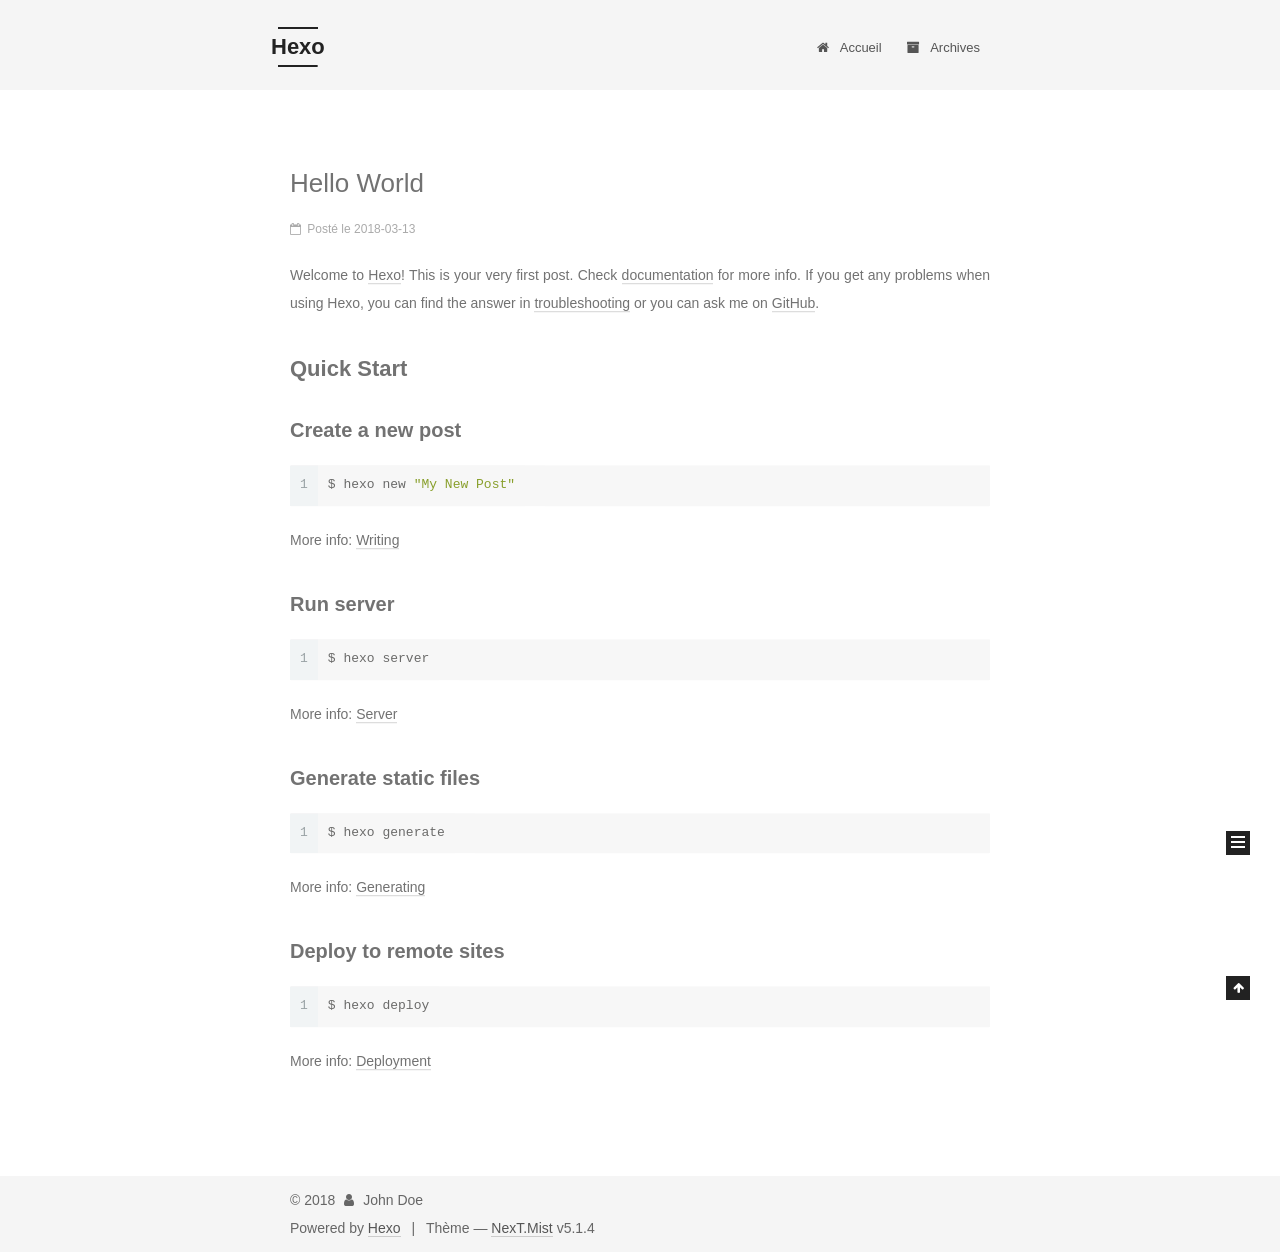
==== commit 694a4421: "Site updated: 2018-03-14 11:26:15" ====
--- a/index.html
+++ b/index.html
@@ -5,7 +5,7 @@
   
 
 
-<html class="theme-next gemini use-motion" lang="">
+<html class="theme-next mist use-motion" lang="">
 <head>
   <meta charset="UTF-8"/>
 <meta http-equiv="X-UA-Compatible" content="IE=edge" />
@@ -92,7 +92,7 @@
   var NexT = window.NexT || {};
   var CONFIG = {
     root: '/',
-    scheme: 'Gemini',
+    scheme: 'Mist',
     version: '5.1.4',
     sidebar: {"position":"left","display":"post","offset":12,"b2t":false,"scrollpercent":false,"onmobile":false},
     fancybox: true,
@@ -181,7 +181,7 @@
             
               <i class="menu-item-icon fa fa-fw fa-home"></i> <br />
             
-            Home
+            Accueil
           </a>
         </li>
       
@@ -257,7 +257,7 @@
                 <i class="fa fa-calendar-o"></i>
               </span>
               
-                <span class="post-meta-item-text">Posted on</span>
+                <span class="post-meta-item-text">Posté le</span>
               
               <time title="Post created" itemprop="dateCreated datePublished" datetime="2018-03-13T16:12:36+08:00">
                 2018-03-13
@@ -390,7 +390,7 @@
                 <a href="/archives/">
               
                   <span class="site-state-item-count">1</span>
-                  <span class="site-state-item-name">posts</span>
+                  <span class="site-state-item-name">articles</span>
                 </a>
               </div>
             
@@ -448,7 +448,7 @@
 
 
 
-  <div class="theme-info">Theme &mdash; <a class="theme-link" target="_blank" href="https://github.com/iissnan/hexo-theme-next">NexT.Gemini</a> v5.1.4</div>
+  <div class="theme-info">Thème &mdash; <a class="theme-link" target="_blank" href="https://github.com/iissnan/hexo-theme-next">NexT.Mist</a> v5.1.4</div>
 
 
 
@@ -548,13 +548,6 @@
   
   
 
-
-  <script type="text/javascript" src="/js/src/affix.js?v=5.1.4"></script>
-
-  <script type="text/javascript" src="/js/src/schemes/pisces.js?v=5.1.4"></script>
-
-
-
   
 
   
--- a/css/main.css
+++ b/css/main.css
@@ -189,7 +189,7 @@
   font-size: 14px;
   line-height: 2;
   color: #555;
-  background: #eee;
+  background: #fff;
 }
 @media (max-width: 767px) {
   body {
@@ -226,51 +226,51 @@
   margin: 20px 0 15px;
 }
 h1 {
+  font-size: 24px;
+}
+@media (max-width: 767px) {
+  h1 {
+    font-size: 20px;
+  }
+}
+h2 {
   font-size: 22px;
 }
 @media (max-width: 767px) {
-  h1 {
+  h2 {
     font-size: 18px;
   }
 }
-h2 {
+h3 {
   font-size: 20px;
 }
 @media (max-width: 767px) {
-  h2 {
+  h3 {
     font-size: 16px;
   }
 }
-h3 {
+h4 {
   font-size: 18px;
 }
 @media (max-width: 767px) {
-  h3 {
+  h4 {
     font-size: 14px;
   }
 }
-h4 {
+h5 {
   font-size: 16px;
 }
 @media (max-width: 767px) {
-  h4 {
+  h5 {
     font-size: 12px;
   }
 }
-h5 {
+h6 {
   font-size: 14px;
 }
 @media (max-width: 767px) {
-  h5 {
+  h6 {
     font-size: 10px;
-  }
-}
-h6 {
-  font-size: 12px;
-}
-@media (max-width: 767px) {
-  h6 {
-    font-size: 8px;
   }
 }
 p {
@@ -445,7 +445,7 @@
 .header-inner {
   margin: 0 auto;
   padding: 100px 0 70px;
-  width: calc(100% - 252px);
+  width: 700px;
 }
 @media (min-width: 1600px) {
   .container .header-inner {
@@ -457,7 +457,7 @@
 }
 .main-inner {
   margin: 0 auto;
-  width: calc(100% - 252px);
+  width: 700px;
 }
 @media (min-width: 1600px) {
   .container .main-inner {
@@ -474,7 +474,7 @@
 .footer-inner {
   box-sizing: border-box;
   margin: 20px auto;
-  width: calc(100% - 252px);
+  width: 700px;
 }
 @media (min-width: 1600px) {
   .container .footer-inner {
@@ -653,8 +653,8 @@
 @media (min-width: 992px) {
   .full-image.full-image.full-image.full-image {
     max-width: none;
-    width: 118%;
-    margin: 0 -9%;
+    width: 110%;
+    margin: 25px -5%;
   }
 }
 .blockquote-center,
@@ -941,10 +941,10 @@
   padding: 0 20px;
   font-size: 14px;
   color: #555;
-  background: #fff;
-  border: 2px solid #555;
+  background: transparent;
+  border: 2px solid #222;
   text-decoration: none;
-  border-radius: 2px;
+  border-radius: 0;
   transition-property: background-color;
   transition-duration: 0.2s;
   transition-timing-function: ease-in-out;
@@ -953,8 +953,8 @@
 }
 .btn:hover {
   border-color: #222;
-  color: #fff;
-  background: #222;
+  color: #222;
+  background: #fff;
 }
 .btn +.btn {
   margin: 0 0 8px 8px;
@@ -1066,7 +1066,7 @@
   width: 24px;
   background: #222;
   font-size: 12px;
-  opacity: 0.6;
+  opacity: 1;
   color: #fff;
   cursor: pointer;
   text-align: center;
@@ -1087,7 +1087,7 @@
   }
 }
 .back-to-top.back-to-top-on {
-  bottom: 30px;
+  bottom: 19px;
 }
 .header {
   background: transparent;
@@ -1101,7 +1101,7 @@
 }
 .site-meta {
   margin: 0;
-  text-align: center;
+  text-align: left;
 }
 @media (max-width: 767px) {
   .site-meta {
@@ -1112,12 +1112,12 @@
   position: relative;
   display: inline-block;
   padding: 0 40px;
-  color: #fff;
+  color: #222;
   background: #222;
   border-bottom: none;
 }
 .brand:hover {
-  color: #fff;
+  color: #222;
 }
 .logo {
   display: inline-block;
@@ -1136,7 +1136,7 @@
 .site-subtitle {
   margin-top: 10px;
   font-size: 13px;
-  color: #ddd;
+  color: #999;
 }
 .use-motion .brand {
   opacity: 0;
@@ -1209,8 +1209,7 @@
   transition-timing-function: ease-in-out;
   transition-delay: 0s;
 }
-.menu .menu-item a:hover,
-.menu-item-active a {
+.menu .menu-item a:hover {
   border-bottom-color: #222;
 }
 .menu .menu-item .fa {
@@ -1349,7 +1348,7 @@
 .posts-collapse {
   position: relative;
   z-index: 1010;
-  margin-left: 55px;
+  margin-left: 0;
 }
 .posts-collapse::after {
   content: " ";
@@ -1739,20 +1738,20 @@
   display: block;
   margin: 0 auto;
   padding: 2px;
-  max-width: 120px;
+  max-width: 96px;
   height: auto;
-  border: 1px solid #eee;
+  border: 2px solid #333;
 }
 .site-author-name {
-  margin: 0;
+  margin: 5px 0 0;
   text-align: center;
-  color: #222;
-  font-weight: 600;
+  color: #f5f5f5;
+  font-weight: normal;
 }
 .site-description {
-  margin-top: 0;
+  margin-top: 5px;
   text-align: center;
-  font-size: 13px;
+  font-size: 14px;
   color: #999;
 }
 .site-state {
@@ -1764,7 +1763,7 @@
 .site-state-item {
   display: inline-block;
   padding: 0 15px;
-  border-left: 1px solid #eee;
+  border-left: 1px solid #333;
 }
 .site-state-item:first-child {
   border-left: none;
@@ -1777,11 +1776,11 @@
   text-align: center;
   color: inherit;
   font-weight: 600;
-  font-size: 16px;
+  font-size: 18px;
 }
 .site-state-item-name {
   font-size: 13px;
-  color: #999;
+  color: inherit;
 }
 .feed-link {
   margin-top: 20px;
@@ -1823,7 +1822,7 @@
   width: 4px;
   height: 4px;
   border-radius: 50%;
-  background: #fffb61;
+  background: #bb7e2e;
 }
 .links-of-blogroll {
   font-size: 13px;
@@ -1861,7 +1860,7 @@
   color: #555;
 }
 .sidebar-nav li:hover {
-  color: #fc6423;
+  color: #f5f5f5;
 }
 .page-post-detail .sidebar-nav-toc {
   padding: 0 5px;
@@ -1870,11 +1869,11 @@
   margin-left: 10px;
 }
 .sidebar-nav .sidebar-nav-active {
-  color: #fc6423;
-  border-bottom-color: #fc6423;
+  color: #87daff;
+  border-bottom-color: #87daff;
 }
 .sidebar-nav .sidebar-nav-active:hover {
-  color: #fc6423;
+  color: #87daff;
 }
 .sidebar-panel {
   display: none;
@@ -1907,12 +1906,12 @@
   transition-timing-function: ease-in-out;
   transition-delay: 0s;
   transition-property: all;
-  color: #666;
+  color: #999;
+  border-bottom-color: #555;
+}
+.post-toc ol a:hover {
+  color: #ccc;
   border-bottom-color: #ccc;
-}
-.post-toc ol a:hover {
-  color: #000;
-  border-bottom-color: #000;
 }
 .post-toc .nav-item {
   overflow: hidden;
@@ -1934,14 +1933,14 @@
   display: block;
 }
 .post-toc .nav .active > a {
-  color: #fc6423;
-  border-bottom-color: #fc6423;
+  color: #87daff;
+  border-bottom-color: #87daff;
 }
 .post-toc .nav .active-current > a {
-  color: #fc6423;
+  color: #87daff;
 }
 .post-toc .nav .active-current > a:hover {
-  color: #fc6423;
+  color: #87daff;
 }
 .footer {
   font-size: 14px;
@@ -2581,543 +2580,327 @@
   }
 }
 .page-post-detail .sidebar-toggle-line {
-  background: #fc6423;
+  background: #87daff;
 }
 .page-post-detail .comments {
   overflow: hidden;
 }
+h1,
+h2,
+h3,
+h4,
+h5,
+h6 {
+  margin: 20px 0 10px;
+}
+p {
+  margin: 0 0 25px 0;
+}
+a {
+  border-bottom-color: #ccc;
+}
+hr {
+  margin: 20px 0;
+  height: 2px;
+}
+.main-inner {
+  margin-top: 80px;
+}
 .header {
-  position: relative;
+  background: #f5f5f5;
+}
+.header-inner {
+  padding: 25px 0 20px;
+}
+.header-inner:before,
+.header-inner:after {
+  content: " ";
+  display: table;
+}
+.header-inner:after {
+  clear: both;
+}
+@media (max-width: 767px) {
+  .header-inner {
+    width: auto;
+    margin-bottom: 50px;
+    padding: 10px;
+  }
+}
+.site-meta {
+  float: left;
+  margin-left: -20px;
+  line-height: normal;
+}
+@media (max-width: 767px) {
+  .site-meta {
+    margin-left: 10px;
+  }
+}
+.site-meta .brand {
+  padding: 2px 1px;
+  background: none;
+}
+@media (max-width: 767px) {
+  .site-meta .brand {
+    display: block;
+  }
+}
+.site-meta .logo {
+  display: none;
+}
+.site-meta .site-title {
+  font-size: 22px;
+  font-weight: bolder;
+}
+@media (max-width: 767px) {
+  .site-meta .site-title {
+    line-height: 34px;
+  }
+}
+.logo-line-before,
+.logo-line-after {
+  display: block;
+  overflow: hidden;
   margin: 0 auto;
   width: 75%;
 }
-@media (min-width: 768px) and (max-width: 991px) {
-  .header {
-    width: auto;
-  }
-}
-@media (max-width: 767px) {
-  .header {
-    width: auto;
-  }
-}
-.header-inner {
-  position: absolute;
-  top: 0;
-  overflow: hidden;
+@media (max-width: 767px) {
+  .logo-line-before,
+  .logo-line-after {
+    display: none;
+  }
+}
+.logo-line-before i,
+.logo-line-after i {
+  position: relative;
+  display: block;
+  height: 2px;
+  background: #222;
+}
+@media (max-width: 767px) {
+  .logo-line-before i,
+  .logo-line-after i {
+    height: 3px;
+  }
+}
+.use-motion .logo-line-before i {
+  left: -100%;
+}
+.use-motion .logo-line-after i {
+  right: -100%;
+}
+.site-subtitle {
+  display: none;
+}
+.site-nav-toggle {
+  position: static;
+  float: right;
+}
+.menu {
+  float: right;
+  margin: 8px 0 0 0;
+}
+@media (max-width: 767px) {
+  .menu {
+    margin: 20px 0 0 0;
+    padding: 0;
+  }
+}
+.menu br {
+  display: none;
+}
+.menu .menu-item {
+  margin: 0;
+}
+@media (max-width: 767px) {
+  .menu .menu-item {
+    display: block;
+  }
+}
+.menu .menu-item a {
+  padding: 0 10px;
+  background: none;
+  border: none;
+  border-radius: 2px;
+  transition-property: background;
+}
+@media (max-width: 767px) {
+  .menu .menu-item a {
+    text-align: left;
+  }
+}
+.menu .menu-item a:hover {
+  background: #e1e1e1;
+}
+.menu a::before {
+  display: none;
+}
+@media (max-width: 767px) {
+  .menu a::before {
+    display: block;
+  }
+}
+@media (max-width: 767px) {
+  .menu {
+    float: none;
+  }
+}
+.site-search form {
+  display: none;
+}
+.posts-expand {
+  padding-top: 0;
+}
+.posts-expand .post-title,
+.posts-expand .post-meta {
+  text-align: left;
+}
+@media (max-width: 767px) {
+  .posts-expand .post-title,
+  .posts-expand .post-meta {
+    text-align: center;
+  }
+}
+.posts-expand .post-eof {
+  display: none;
+}
+.posts-expand .post {
+  margin-top: 120px;
+}
+.posts-expand .post:first-child {
+  margin-top: 0;
+}
+.posts-expand .post-meta {
+  margin-top: 5px;
+  margin-bottom: 20px;
+}
+.posts-expand .post-title {
+  position: relative;
+  font-size: 26px;
+  font-weight: 400;
+}
+@media (max-width: 767px) {
+  .posts-expand .post-title {
+    font-size: 22px;
+  }
+}
+@media (min-width: 1600px) {
+  .posts-expand .post-title {
+    font-size: 26px;
+  }
+}
+.posts-expand .post-title:hover:before {
+  background: #222;
+}
+@media (max-width: 767px) {
+  .posts-expand .post-body {
+    font-size: 12px;
+  }
+}
+.posts-expand .post-body img {
+  margin: 0;
+}
+.posts-expand .post-tags {
+  text-align: left;
+}
+.posts-expand .post-tags a {
+  padding: 1px 5px;
+  background: #f5f5f5;
+  border-bottom: none;
+}
+.posts-expand .post-tags a:hover {
+  background: #ccc;
+}
+.posts-expand .post-nav {
+  margin-top: 40px;
+}
+.post-button {
+  margin-top: 20px;
+  text-align: left;
+}
+.post-button a {
   padding: 0;
-  width: 240px;
-  background: #fff;
-  box-shadow: 0 2px 2px 0 rgba(0,0,0,0.12), 0 3px 1px -2px rgba(0,0,0,0.06), 0 1px 5px 0 rgba(0,0,0,0.12);
-  border-radius: initial;
+  font-size: 14px;
+  background: none;
+  border: none;
+  border-bottom: 2px solid #666;
+  transition-property: border;
+}
+@media (max-width: 767px) {
+  .post-button a {
+    font-size: 12px;
+  }
 }
 @media (min-width: 1600px) {
-  .container .header-inner {
-    width: 240px;
-  }
-}
-@media (min-width: 768px) and (max-width: 991px) {
-  .header-inner {
-    position: relative;
-    width: auto;
-    border-radius: initial;
-  }
-}
-@media (max-width: 767px) {
-  .header-inner {
-    position: relative;
-    width: auto;
-    border-radius: initial;
-  }
-}
-.main:before,
-.main:after {
-  content: " ";
-  display: table;
-}
-.main:after {
-  clear: both;
-}
-@media (min-width: 768px) and (max-width: 991px) {
-  .main {
-    padding-bottom: 100px;
-  }
-}
-@media (max-width: 767px) {
-  .main {
-    padding-bottom: 100px;
-  }
-}
-.container .main-inner {
-  width: 75%;
-}
-@media (min-width: 768px) and (max-width: 991px) {
+  .post-button a {
+    font-size: 16px;
+  }
+}
+.post-button a:hover {
+  border-bottom-color: #222;
+}
+.links-of-blogroll-inline .links-of-blogroll-item {
+  display: inline-block;
+}
+.btn {
+  padding: 0 10px;
+  border-width: 2px;
+  border-radius: 0;
+}
+.headband {
+  display: none;
+}
+.site-search {
+  position: relative;
+  float: right;
+  margin-top: 5px;
+  padding-top: 3px;
+}
+@media (max-width: 767px) {
+  .site-search {
+    float: none;
+    padding: 0 10px;
+  }
+}
+@media (max-width: 767px) {
   .container .main-inner {
     width: auto;
   }
 }
-@media (max-width: 767px) {
-  .container .main-inner {
-    width: auto;
-  }
-}
-.content-wrap {
-  float: right;
-  box-sizing: border-box;
-  padding: 40px;
-  width: calc(100% - 252px);
-  background: #fff;
-  min-height: 700px;
-  box-shadow: 0 2px 2px 0 rgba(0,0,0,0.12), 0 3px 1px -2px rgba(0,0,0,0.06), 0 1px 5px 0 rgba(0,0,0,0.12);
-  border-radius: initial;
-}
-@media (min-width: 768px) and (max-width: 991px) {
-  .content-wrap {
-    width: 100%;
-    padding: 20px;
-    border-radius: initial;
-  }
-}
-@media (max-width: 767px) {
-  .content-wrap {
-    width: 100%;
-    padding: 20px;
-    min-height: auto;
-    border-radius: initial;
-  }
-}
-.sidebar {
-  position: static;
-  float: left;
-  margin-top: 300px;
-  width: 240px;
-  background: #eee;
-  box-shadow: none;
-}
-@media (min-width: 768px) and (max-width: 991px) {
-  .sidebar {
-    display: none;
-  }
-}
-@media (max-width: 767px) {
-  .sidebar {
-    display: none;
-  }
-}
-.sidebar-toggle {
+.page-post-detail .post-title,
+.page-post-detail .post-meta {
+  text-align: center;
+}
+.page-post-detail .post-title:before {
   display: none;
 }
+.page-post-detail .post-meta {
+  margin-bottom: 60px;
+}
+.pagination {
+  margin: 120px 0 0;
+  text-align: left;
+}
+@media (max-width: 767px) {
+  .pagination {
+    margin: 80px 10px 0;
+    text-align: center;
+  }
+}
+.footer {
+  margin-top: 80px;
+  padding: 10px 0;
+  background: #f5f5f5;
+  color: #666;
+}
 .footer-inner {
-  width: 75%;
-  padding-left: 260px;
-}
-@media (min-width: 768px) and (max-width: 991px) {
+  margin: 0 auto;
+  text-align: left;
+}
+@media (max-width: 767px) {
   .footer-inner {
     width: auto;
-    padding-left: 0 !important;
-    padding-right: 0 !important;
-  }
-}
-@media (max-width: 767px) {
-  .footer-inner {
-    width: auto;
-    padding-left: 0 !important;
-    padding-right: 0 !important;
-  }
-}
-.sidebar-position-right .header-inner {
-  right: 0;
-}
-.sidebar-position-right .content-wrap {
-  float: left;
-}
-.sidebar-position-right .sidebar {
-  float: right;
-}
-.sidebar-position-right .footer-inner {
-  padding-left: 0;
-  padding-right: 260px;
-}
-.site-brand-wrapper {
-  position: relative;
-}
-.site-meta {
-  padding: 20px 0;
-  color: #fff;
-  background: #222;
-}
-@media (min-width: 768px) and (max-width: 991px) {
-  .site-meta {
-    box-shadow: 0 0 16px rgba(0,0,0,0.5);
-  }
-}
-@media (max-width: 767px) {
-  .site-meta {
-    box-shadow: 0 0 16px rgba(0,0,0,0.5);
-  }
-}
-.brand {
-  padding: 0;
-  background: none;
-}
-.brand:hover {
-  color: #fff;
-}
-.site-subtitle {
-  margin: 10px 10px 0;
-  font-weight: initial;
-}
-.site-search form {
-  display: none;
-}
-.site-nav {
-  border-top: none;
-}
-@media (min-width: 768px) and (max-width: 991px) {
-  .site-nav {
-    display: none !important;
-  }
-}
-@media (min-width: 768px) and (max-width: 991px) {
-  .site-nav-on {
-    display: block !important;
-  }
-}
-.menu .menu-item {
-  display: block;
-  margin: 0;
-}
-.menu .menu-item a {
-  position: relative;
-  box-sizing: border-box;
-  padding: 5px 20px;
-  text-align: left;
-  line-height: inherit;
-  transition-property: background-color;
-  transition-duration: 0.2s;
-  transition-timing-function: ease-in-out;
-  transition-delay: 0s;
-}
-.menu .menu-item a:hover,
-.menu-item-active a {
-  background: #f9f9f9;
-  border-bottom-color: #fff;
-}
-.menu .menu-item br {
-  display: none;
-}
-.menu-item-active a:after {
-  content: " ";
-  position: absolute;
-  top: 50%;
-  margin-top: -3px;
-  right: 15px;
-  width: 6px;
-  height: 6px;
-  border-radius: 50%;
-  background-color: #bbb;
-}
-.btn-bar {
-  background-color: #fff;
-}
-.site-nav-toggle {
-  left: 20px;
-  top: 50%;
-  -webkit-transform: translateY(-50%);
-  -webkit-transform: translateY(-50%);
-  -moz-transform: translateY(-50%);
-  -ms-transform: translateY(-50%);
-  -o-transform: translateY(-50%);
-  transform: translateY(-50%);
-}
-@media (min-width: 768px) and (max-width: 991px) {
-  .site-nav-toggle {
-    display: block;
-  }
-}
-.use-motion .sidebar .motion-element {
-  opacity: 1;
-}
-.sidebar {
-  margin-left: -100%;
-  right: auto;
-  bottom: auto;
-  -webkit-transform: none;
-}
-.sidebar-inner {
-  box-sizing: border-box;
-  width: 240px;
-  color: #555;
-  background: #fff;
-  box-shadow: 0 2px 2px 0 rgba(0,0,0,0.12), 0 3px 1px -2px rgba(0,0,0,0.06), 0 1px 5px 0 rgba(0,0,0,0.12), 0 -1px 0.5px 0 rgba(0,0,0,0.09);
-  border-radius: initial;
-  opacity: 0;
-}
-.sidebar-inner.affix {
-  position: fixed;
-  top: 12px;
-}
-.sidebar-inner.affix-bottom {
-  position: absolute;
-}
-.site-overview {
-  text-align: left;
-}
-.site-author:before,
-.site-author:after {
-  content: " ";
-  display: table;
-}
-.site-author:after {
-  clear: both;
-}
-.sidebar a {
-  color: #555;
-}
-.sidebar a:hover {
-  color: #222;
-}
-.site-state-item {
-  padding: 0 10px;
-}
-.links-of-author-item a:before {
-  display: none;
-}
-.links-of-author-item a {
-  border-bottom: none;
-  text-decoration: underline;
-}
-.feed-link {
-  border-top: 1px dotted #ccc;
-  border-bottom: 1px dotted #ccc;
-  text-align: center;
-}
-.feed-link a {
-  display: block;
-  color: #fc6423;
-  border: none;
-}
-.feed-link a:hover {
-  background: none;
-  color: #e34603;
-}
-.feed-link a:hover i {
-  color: #e34603;
-}
-.links-of-author {
-  display: flex;
-  flex-wrap: wrap;
-  justify-content: center;
-}
-.links-of-author-item {
-  margin: 5px 0 0;
-  width: 50%;
-}
-.links-of-author-item a {
-  max-width: 216px;
-  box-sizing: border-box;
-  display: inline-block;
-  margin-right: 0;
-  margin-bottom: 0;
-  padding: 0 5px;
-  overflow: hidden;
-  white-space: nowrap;
-  text-overflow: ellipsis;
-}
-.links-of-author-item a {
-  display: block;
-  text-decoration: none;
-}
-.links-of-author-item a:hover {
-  border-radius: 4px;
-  background: #eee;
-}
-.links-of-author-item .fa {
-  margin-right: 2px;
-  font-size: 16px;
-}
-.links-of-author-item .fa-globe {
-  font-size: 15px;
-}
-.links-of-blogroll {
-  text-align: center;
-  margin-top: 20px;
-  padding: 3px 0 0;
-  border-top: 1px dotted #ccc;
-}
-.links-of-blogroll-title {
-  margin-top: 0;
-}
-.links-of-blogroll-item {
-  padding: 0;
-}
-.links-of-blogroll-inline:before,
-.links-of-blogroll-inline:after {
-  content: " ";
-  display: table;
-}
-.links-of-blogroll-inline:after {
-  clear: both;
-}
-.links-of-blogroll-inline .links-of-blogroll-item {
-  margin: 5px 0 0;
-  width: 50%;
-  display: inline-block;
-  width: unset;
-}
-.links-of-blogroll-inline .links-of-blogroll-item a {
-  max-width: 216px;
-  box-sizing: border-box;
-  display: inline-block;
-  margin-right: 0;
-  margin-bottom: 0;
-  padding: 0 5px;
-  overflow: hidden;
-  white-space: nowrap;
-  text-overflow: ellipsis;
-}
-.content-wrap {
-  padding: initial;
-  background: initial;
-  box-shadow: initial;
-  border-radius: initial;
-}
-.post-block {
-  padding: 40px;
-  background: #fff;
-  box-shadow: 0 2px 2px 0 rgba(0,0,0,0.12), 0 3px 1px -2px rgba(0,0,0,0.06), 0 1px 5px 0 rgba(0,0,0,0.12);
-  border-radius: initial;
-}
-#posts > article + article .post-block {
-  margin-top: 12px;
-  box-shadow: 0 2px 2px 0 rgba(0,0,0,0.12), 0 3px 1px -2px rgba(0,0,0,0.06), 0 1px 5px 0 rgba(0,0,0,0.12), 0 -1px 0.5px 0 rgba(0,0,0,0.09);
-  border-radius: initial;
-}
-.comments {
-  padding: 40px;
-  margin: initial;
-  margin-top: 12px;
-  background: #fff;
-  box-shadow: 0 2px 2px 0 rgba(0,0,0,0.12), 0 3px 1px -2px rgba(0,0,0,0.06), 0 1px 5px 0 rgba(0,0,0,0.12), 0 -1px 0.5px 0 rgba(0,0,0,0.09);
-  border-radius: initial;
-}
-.posts-expand {
-  padding-top: initial;
-}
-.post-nav-divider {
-  width: 4%;
-}
-.post-nav-item {
-  width: 48%;
-}
-.post-eof,
-.post-spread {
-  display: none !important;
-}
-.pagination {
-  margin: 12px 0 0;
-  border-top: initial;
-  background: #fff;
-  box-shadow: 0 2px 2px 0 rgba(0,0,0,0.12), 0 3px 1px -2px rgba(0,0,0,0.06), 0 1px 5px 0 rgba(0,0,0,0.12), 0 -1px 0.5px 0 rgba(0,0,0,0.09);
-  border-radius: initial;
-  padding: 10px 0 10px;
-}
-.pagination .prev,
-.pagination .next,
-.pagination .page-number {
-  margin-bottom: initial;
-  top: initial;
-}
-.main {
-  padding-bottom: initial;
-}
-.footer {
-  bottom: auto;
-}
-.post-header h1,
-.post-header h2 {
-  margin: initial;
-}
-.posts-expand .post-title-link {
-  line-height: inherit;
-}
-.posts-expand .post-title {
-  font-size: 1.7em;
-}
-.post-body h1 {
-  font-size: 1.6em;
-  border-bottom: 1px solid #eee;
-}
-.post-body h2 {
-  font-size: 1.45em;
-  border-bottom: 1px solid #eee;
-}
-.post-body h3 {
-  font-size: 1.3em;
-  border-bottom: 1px dotted #eee;
-}
-.post-body h4 {
-  font-size: 1.2em;
-}
-.post-body h5 {
-  font-size: 1.07em;
-}
-.post-body h6 {
-  font-size: 1.03em;
-}
-@media (min-width: 768px) and (max-width: 991px) {
-  .content-wrap {
-    padding: 10px;
-  }
-  .posts-expand {
-    margin: initial;
-  }
-  .posts-expand .post-button {
-    margin-top: 20px;
-  }
-  .post-block {
-    padding: 20px;
-    box-shadow: 0 2px 2px 0 rgba(0,0,0,0.12), 0 3px 1px -2px rgba(0,0,0,0.06), 0 1px 5px 0 rgba(0,0,0,0.12), 0 -1px 0.5px 0 rgba(0,0,0,0.09);
-    border-radius: initial;
-  }
-  #posts > article + article .post-block {
-    margin-top: 10px;
-  }
-  .comments {
-    margin-top: 10px;
-    padding: 10px 20px;
-  }
-  .pagination {
-    margin: 10px 0 0;
-  }
-}
-@media (max-width: 767px) {
-  .content-wrap {
-    padding: 8px;
-  }
-  .posts-expand {
-    margin: initial;
-  }
-  .posts-expand .post-button {
-    margin-top: 12px;
-  }
-  .posts-expand img {
-    padding: initial !important;
-  }
-  .post-block {
-    padding: 12px;
-    min-height: auto;
-    box-shadow: 0 2px 2px 0 rgba(0,0,0,0.12), 0 3px 1px -2px rgba(0,0,0,0.06), 0 1px 5px 0 rgba(0,0,0,0.12), 0 -1px 0.5px 0 rgba(0,0,0,0.09);
-    border-radius: initial;
-  }
-  #posts > article + article .post-block {
-    margin-top: 8px;
-  }
-  .comments {
-    margin-top: 8px;
-    padding: 0 12px;
-  }
-  .pagination {
-    margin: 8px 0 0;
-  }
-}
+    text-align: center;
+  }
+}
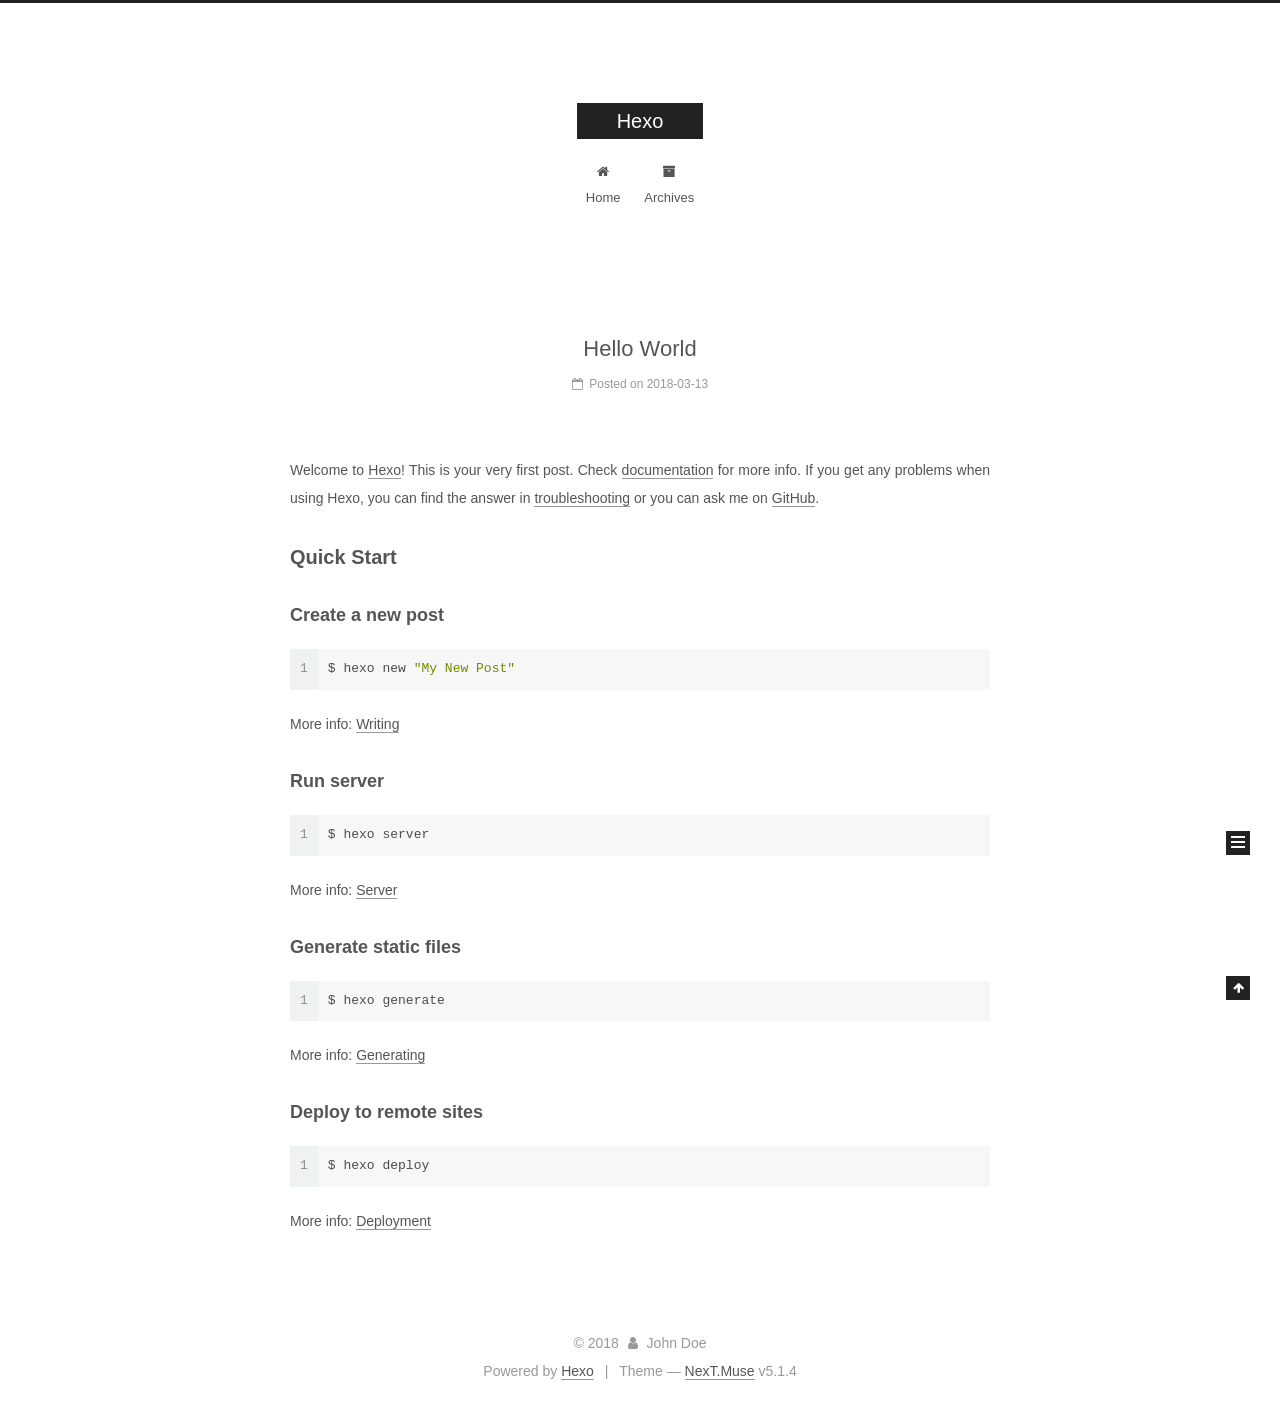
==== commit 2f0aa28a: "Site updated: 2018-03-14 13:48:25" ====
--- a/index.html
+++ b/index.html
@@ -5,7 +5,7 @@
   
 
 
-<html class="theme-next mist use-motion" lang="">
+<html class="theme-next muse use-motion" lang="">
 <head>
   <meta charset="UTF-8"/>
 <meta http-equiv="X-UA-Compatible" content="IE=edge" />
@@ -92,7 +92,7 @@
   var NexT = window.NexT || {};
   var CONFIG = {
     root: '/',
-    scheme: 'Mist',
+    scheme: 'Muse',
     version: '5.1.4',
     sidebar: {"position":"left","display":"post","offset":12,"b2t":false,"scrollpercent":false,"onmobile":false},
     fancybox: true,
@@ -181,7 +181,7 @@
             
               <i class="menu-item-icon fa fa-fw fa-home"></i> <br />
             
-            Accueil
+            Home
           </a>
         </li>
       
@@ -257,7 +257,7 @@
                 <i class="fa fa-calendar-o"></i>
               </span>
               
-                <span class="post-meta-item-text">Posté le</span>
+                <span class="post-meta-item-text">Posted on</span>
               
               <time title="Post created" itemprop="dateCreated datePublished" datetime="2018-03-13T16:12:36+08:00">
                 2018-03-13
@@ -390,7 +390,7 @@
                 <a href="/archives/">
               
                   <span class="site-state-item-count">1</span>
-                  <span class="site-state-item-name">articles</span>
+                  <span class="site-state-item-name">posts</span>
                 </a>
               </div>
             
@@ -448,7 +448,7 @@
 
 
 
-  <div class="theme-info">Thème &mdash; <a class="theme-link" target="_blank" href="https://github.com/iissnan/hexo-theme-next">NexT.Mist</a> v5.1.4</div>
+  <div class="theme-info">Theme &mdash; <a class="theme-link" target="_blank" href="https://github.com/iissnan/hexo-theme-next">NexT.Muse</a> v5.1.4</div>
 
 
 
--- a/css/main.css
+++ b/css/main.css
@@ -226,51 +226,51 @@
   margin: 20px 0 15px;
 }
 h1 {
-  font-size: 24px;
+  font-size: 22px;
 }
 @media (max-width: 767px) {
   h1 {
-    font-size: 20px;
+    font-size: 18px;
   }
 }
 h2 {
-  font-size: 22px;
+  font-size: 20px;
 }
 @media (max-width: 767px) {
   h2 {
-    font-size: 18px;
+    font-size: 16px;
   }
 }
 h3 {
-  font-size: 20px;
+  font-size: 18px;
 }
 @media (max-width: 767px) {
   h3 {
-    font-size: 16px;
+    font-size: 14px;
   }
 }
 h4 {
-  font-size: 18px;
+  font-size: 16px;
 }
 @media (max-width: 767px) {
   h4 {
-    font-size: 14px;
+    font-size: 12px;
   }
 }
 h5 {
-  font-size: 16px;
+  font-size: 14px;
 }
 @media (max-width: 767px) {
   h5 {
-    font-size: 12px;
+    font-size: 10px;
   }
 }
 h6 {
-  font-size: 14px;
+  font-size: 12px;
 }
 @media (max-width: 767px) {
   h6 {
-    font-size: 10px;
+    font-size: 8px;
   }
 }
 p {
@@ -940,8 +940,8 @@
   display: inline-block;
   padding: 0 20px;
   font-size: 14px;
-  color: #555;
-  background: transparent;
+  color: #fff;
+  background: #222;
   border: 2px solid #222;
   text-decoration: none;
   border-radius: 0;
@@ -1101,7 +1101,7 @@
 }
 .site-meta {
   margin: 0;
-  text-align: left;
+  text-align: center;
 }
 @media (max-width: 767px) {
   .site-meta {
@@ -1112,12 +1112,12 @@
   position: relative;
   display: inline-block;
   padding: 0 40px;
-  color: #222;
+  color: #fff;
   background: #222;
   border-bottom: none;
 }
 .brand:hover {
-  color: #222;
+  color: #fff;
 }
 .logo {
   display: inline-block;
@@ -1348,7 +1348,7 @@
 .posts-collapse {
   position: relative;
   z-index: 1010;
-  margin-left: 0;
+  margin-left: 55px;
 }
 .posts-collapse::after {
   content: " ";
@@ -1822,7 +1822,7 @@
   width: 4px;
   height: 4px;
   border-radius: 50%;
-  background: #bb7e2e;
+  background: #2f00ff;
 }
 .links-of-blogroll {
   font-size: 13px;
@@ -2585,322 +2585,78 @@
 .page-post-detail .comments {
   overflow: hidden;
 }
-h1,
-h2,
-h3,
-h4,
-h5,
-h6 {
-  margin: 20px 0 10px;
-}
-p {
-  margin: 0 0 25px 0;
-}
-a {
-  border-bottom-color: #ccc;
-}
-hr {
-  margin: 20px 0;
-  height: 2px;
-}
-.main-inner {
-  margin-top: 80px;
-}
-.header {
-  background: #f5f5f5;
-}
-.header-inner {
-  padding: 25px 0 20px;
-}
-.header-inner:before,
-.header-inner:after {
-  content: " ";
-  display: table;
-}
-.header-inner:after {
-  clear: both;
-}
-@media (max-width: 767px) {
-  .header-inner {
+@media (max-width: 767px) {
+  .header-inner,
+  .container .main-inner,
+  .footer-inner {
     width: auto;
-    margin-bottom: 50px;
-    padding: 10px;
-  }
-}
-.site-meta {
-  float: left;
-  margin-left: -20px;
-  line-height: normal;
-}
-@media (max-width: 767px) {
-  .site-meta {
-    margin-left: 10px;
-  }
-}
-.site-meta .brand {
-  padding: 2px 1px;
+  }
+}
+embed {
+  display: block;
+  margin: 0px auto 25px auto;
+}
+.custom-logo .site-meta-headline {
+  text-align: center;
+}
+.custom-logo .brand {
   background: none;
 }
-@media (max-width: 767px) {
-  .site-meta .brand {
-    display: block;
-  }
-}
-.site-meta .logo {
-  display: none;
-}
-.site-meta .site-title {
-  font-size: 22px;
-  font-weight: bolder;
-}
-@media (max-width: 767px) {
-  .site-meta .site-title {
-    line-height: 34px;
-  }
-}
-.logo-line-before,
-.logo-line-after {
-  display: block;
-  overflow: hidden;
+.custom-logo .site-title {
+  margin: 10px auto 0;
+  font-size: 24px;
+  color: #222;
+}
+.custom-logo .site-title a {
+  border: none;
+}
+.custom-logo-image {
   margin: 0 auto;
-  width: 75%;
-}
-@media (max-width: 767px) {
-  .logo-line-before,
-  .logo-line-after {
-    display: none;
-  }
-}
-.logo-line-before i,
-.logo-line-after i {
-  position: relative;
-  display: block;
-  height: 2px;
-  background: #222;
-}
-@media (max-width: 767px) {
-  .logo-line-before i,
-  .logo-line-after i {
-    height: 3px;
-  }
-}
-.use-motion .logo-line-before i {
-  left: -100%;
-}
-.use-motion .logo-line-after i {
-  right: -100%;
-}
-.site-subtitle {
-  display: none;
-}
-.site-nav-toggle {
-  position: static;
-  float: right;
-}
-.menu {
-  float: right;
-  margin: 8px 0 0 0;
+  padding: 5px;
+  max-width: 150px;
+  background: #fff;
+}
+@media (max-width: 767px) {
+  .site-nav {
+    position: absolute;
+    left: 0;
+    top: 52px;
+    margin: 0;
+    width: 100%;
+    padding: 0;
+    background: #fff;
+    border-bottom: 1px solid #ddd;
+    z-index: 1030;
+  }
 }
 @media (max-width: 767px) {
   .menu {
-    margin: 20px 0 0 0;
-    padding: 0;
-  }
-}
-.menu br {
-  display: none;
-}
-.menu .menu-item {
-  margin: 0;
+    text-align: left;
+  }
 }
 @media (max-width: 767px) {
   .menu .menu-item {
     display: block;
-  }
-}
-.menu .menu-item a {
-  padding: 0 10px;
-  background: none;
-  border: none;
-  border-radius: 2px;
-  transition-property: background;
+    margin: 0 10px;
+    vertical-align: top;
+  }
+}
+@media (max-width: 767px) {
+  .menu .menu-item br {
+    display: none;
+  }
 }
 @media (max-width: 767px) {
   .menu .menu-item a {
-    text-align: left;
-  }
-}
-.menu .menu-item a:hover {
-  background: #e1e1e1;
-}
-.menu a::before {
-  display: none;
-}
-@media (max-width: 767px) {
-  .menu a::before {
-    display: block;
-  }
-}
-@media (max-width: 767px) {
-  .menu {
-    float: none;
-  }
+    padding: 5px 10px;
+  }
+}
+.menu .menu-item .fa {
+  margin-right: 0;
 }
 .site-search form {
   display: none;
 }
-.posts-expand {
-  padding-top: 0;
-}
-.posts-expand .post-title,
-.posts-expand .post-meta {
-  text-align: left;
-}
-@media (max-width: 767px) {
-  .posts-expand .post-title,
-  .posts-expand .post-meta {
-    text-align: center;
-  }
-}
-.posts-expand .post-eof {
-  display: none;
-}
-.posts-expand .post {
-  margin-top: 120px;
-}
-.posts-expand .post:first-child {
-  margin-top: 0;
-}
-.posts-expand .post-meta {
-  margin-top: 5px;
-  margin-bottom: 20px;
-}
-.posts-expand .post-title {
-  position: relative;
-  font-size: 26px;
-  font-weight: 400;
-}
-@media (max-width: 767px) {
-  .posts-expand .post-title {
-    font-size: 22px;
-  }
-}
-@media (min-width: 1600px) {
-  .posts-expand .post-title {
-    font-size: 26px;
-  }
-}
-.posts-expand .post-title:hover:before {
-  background: #222;
-}
-@media (max-width: 767px) {
-  .posts-expand .post-body {
-    font-size: 12px;
-  }
-}
-.posts-expand .post-body img {
-  margin: 0;
-}
-.posts-expand .post-tags {
-  text-align: left;
-}
-.posts-expand .post-tags a {
-  padding: 1px 5px;
-  background: #f5f5f5;
-  border-bottom: none;
-}
-.posts-expand .post-tags a:hover {
-  background: #ccc;
-}
-.posts-expand .post-nav {
-  margin-top: 40px;
-}
-.post-button {
-  margin-top: 20px;
-  text-align: left;
-}
-.post-button a {
-  padding: 0;
-  font-size: 14px;
-  background: none;
-  border: none;
-  border-bottom: 2px solid #666;
-  transition-property: border;
-}
-@media (max-width: 767px) {
-  .post-button a {
-    font-size: 12px;
-  }
-}
-@media (min-width: 1600px) {
-  .post-button a {
-    font-size: 16px;
-  }
-}
-.post-button a:hover {
-  border-bottom-color: #222;
-}
 .links-of-blogroll-inline .links-of-blogroll-item {
   display: inline-block;
 }
-.btn {
-  padding: 0 10px;
-  border-width: 2px;
-  border-radius: 0;
-}
-.headband {
-  display: none;
-}
-.site-search {
-  position: relative;
-  float: right;
-  margin-top: 5px;
-  padding-top: 3px;
-}
-@media (max-width: 767px) {
-  .site-search {
-    float: none;
-    padding: 0 10px;
-  }
-}
-@media (max-width: 767px) {
-  .container .main-inner {
-    width: auto;
-  }
-}
-.page-post-detail .post-title,
-.page-post-detail .post-meta {
-  text-align: center;
-}
-.page-post-detail .post-title:before {
-  display: none;
-}
-.page-post-detail .post-meta {
-  margin-bottom: 60px;
-}
-.pagination {
-  margin: 120px 0 0;
-  text-align: left;
-}
-@media (max-width: 767px) {
-  .pagination {
-    margin: 80px 10px 0;
-    text-align: center;
-  }
-}
-.footer {
-  margin-top: 80px;
-  padding: 10px 0;
-  background: #f5f5f5;
-  color: #666;
-}
-.footer-inner {
-  margin: 0 auto;
-  text-align: left;
-}
-@media (max-width: 767px) {
-  .footer-inner {
-    width: auto;
-    text-align: center;
-  }
-}
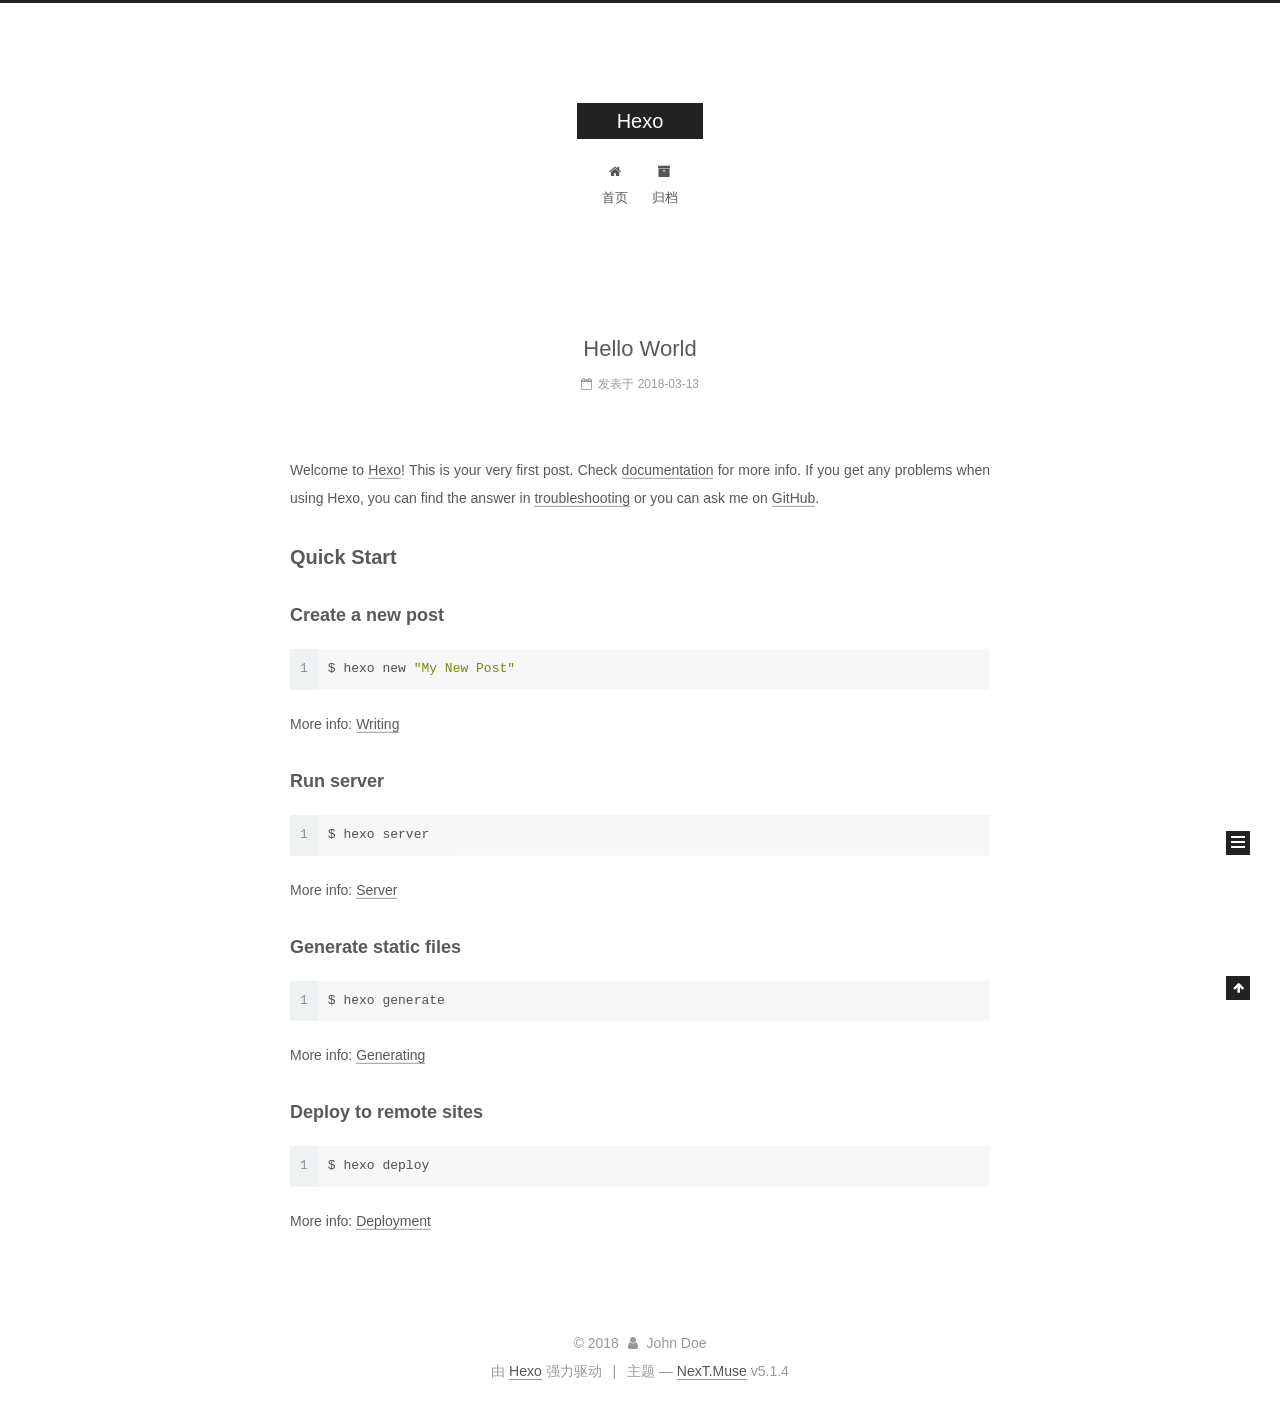
==== commit 4077daeb: "Site updated: 2018-03-14 13:55:52" ====
--- a/index.html
+++ b/index.html
@@ -5,7 +5,7 @@
   
 
 
-<html class="theme-next muse use-motion" lang="">
+<html class="theme-next muse use-motion" lang="zh-Hans">
 <head>
   <meta charset="UTF-8"/>
 <meta http-equiv="X-UA-Compatible" content="IE=edge" />
@@ -83,6 +83,7 @@
 <meta property="og:title" content="Hexo">
 <meta property="og:url" content="http://yoursite.com/index.html">
 <meta property="og:site_name" content="Hexo">
+<meta property="og:locale" content="zh-Hans">
 <meta name="twitter:card" content="summary">
 <meta name="twitter:title" content="Hexo">
 
@@ -100,7 +101,7 @@
     motion: {"enable":true,"async":false,"transition":{"post_block":"fadeIn","post_header":"slideDownIn","post_body":"slideDownIn","coll_header":"slideLeftIn","sidebar":"slideUpIn"}},
     duoshuo: {
       userId: '0',
-      author: 'Author'
+      author: '博主'
     },
     algolia: {
       applicationID: '',
@@ -132,7 +133,7 @@
 
 </head>
 
-<body itemscope itemtype="http://schema.org/WebPage" lang="">
+<body itemscope itemtype="http://schema.org/WebPage" lang="zh-Hans">
 
   
   
@@ -181,7 +182,7 @@
             
               <i class="menu-item-icon fa fa-fw fa-home"></i> <br />
             
-            Home
+            首页
           </a>
         </li>
       
@@ -191,7 +192,7 @@
             
               <i class="menu-item-icon fa fa-fw fa-archive"></i> <br />
             
-            Archives
+            归档
           </a>
         </li>
       
@@ -257,9 +258,9 @@
                 <i class="fa fa-calendar-o"></i>
               </span>
               
-                <span class="post-meta-item-text">Posted on</span>
+                <span class="post-meta-item-text">发表于</span>
               
-              <time title="Post created" itemprop="dateCreated datePublished" datetime="2018-03-13T16:12:36+08:00">
+              <time title="创建于" itemprop="dateCreated datePublished" datetime="2018-03-13T16:12:36+08:00">
                 2018-03-13
               </time>
             
@@ -390,7 +391,7 @@
                 <a href="/archives/">
               
                   <span class="site-state-item-count">1</span>
-                  <span class="site-state-item-name">posts</span>
+                  <span class="site-state-item-name">日志</span>
                 </a>
               </div>
             
@@ -440,7 +441,7 @@
 </div>
 
 
-  <div class="powered-by">Powered by <a class="theme-link" target="_blank" href="https://hexo.io">Hexo</a></div>
+  <div class="powered-by">由 <a class="theme-link" target="_blank" href="https://hexo.io">Hexo</a> 强力驱动</div>
 
 
 
@@ -448,7 +449,7 @@
 
 
 
-  <div class="theme-info">Theme &mdash; <a class="theme-link" target="_blank" href="https://github.com/iissnan/hexo-theme-next">NexT.Muse</a> v5.1.4</div>
+  <div class="theme-info">主题 &mdash; <a class="theme-link" target="_blank" href="https://github.com/iissnan/hexo-theme-next">NexT.Muse</a> v5.1.4</div>
 
 
 
--- a/css/main.css
+++ b/css/main.css
@@ -1822,7 +1822,7 @@
   width: 4px;
   height: 4px;
   border-radius: 50%;
-  background: #2f00ff;
+  background: #5dffc6;
 }
 .links-of-blogroll {
   font-size: 13px;
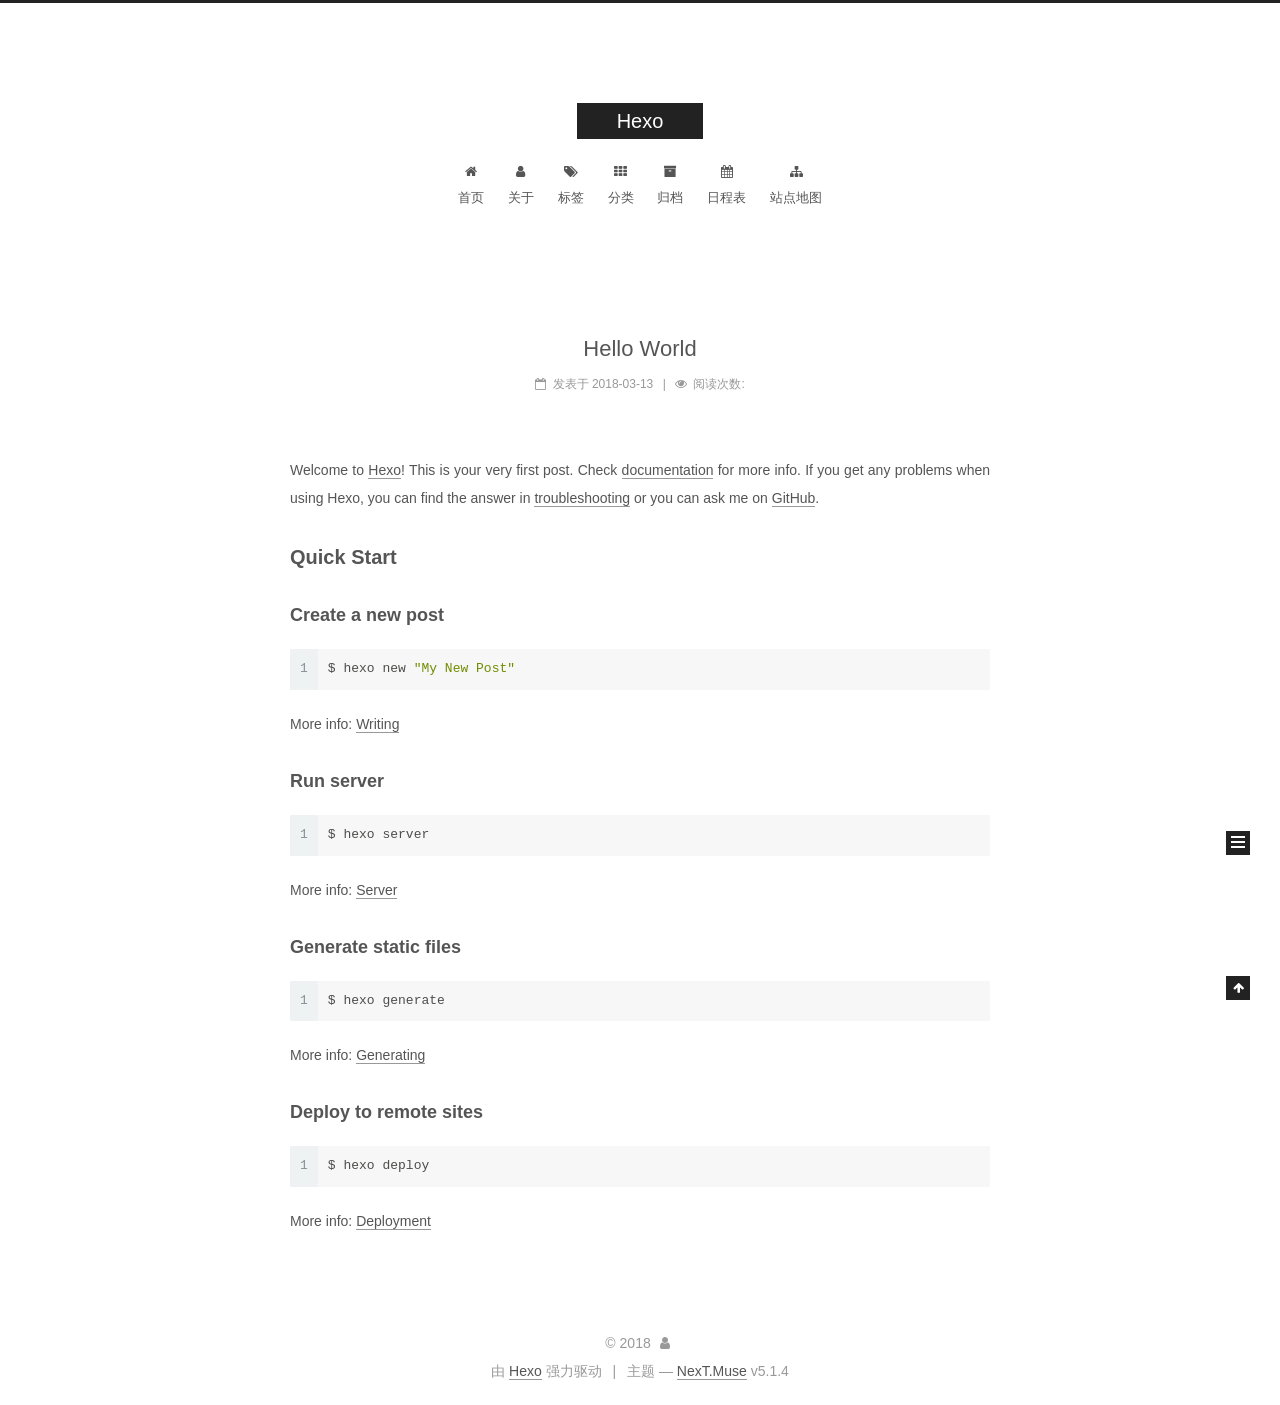
==== commit bf118976: "Site updated: 2018-03-14 15:07:53" ====
--- a/index.html
+++ b/index.html
@@ -79,13 +79,16 @@
 
 
 
+<meta name="description" content="总想留下点什么！">
 <meta property="og:type" content="website">
 <meta property="og:title" content="Hexo">
 <meta property="og:url" content="http://yoursite.com/index.html">
 <meta property="og:site_name" content="Hexo">
+<meta property="og:description" content="总想留下点什么！">
 <meta property="og:locale" content="zh-Hans">
 <meta name="twitter:card" content="summary">
 <meta name="twitter:title" content="Hexo">
+<meta name="twitter:description" content="总想留下点什么！">
 
 
 
@@ -187,12 +190,62 @@
         </li>
       
         
+        <li class="menu-item menu-item-about">
+          <a href="/about/" rel="section">
+            
+              <i class="menu-item-icon fa fa-fw fa-user"></i> <br />
+            
+            关于
+          </a>
+        </li>
+      
+        
+        <li class="menu-item menu-item-tags">
+          <a href="/tags/" rel="section">
+            
+              <i class="menu-item-icon fa fa-fw fa-tags"></i> <br />
+            
+            标签
+          </a>
+        </li>
+      
+        
+        <li class="menu-item menu-item-categories">
+          <a href="/categories/" rel="section">
+            
+              <i class="menu-item-icon fa fa-fw fa-th"></i> <br />
+            
+            分类
+          </a>
+        </li>
+      
+        
         <li class="menu-item menu-item-archives">
           <a href="/archives/" rel="section">
             
               <i class="menu-item-icon fa fa-fw fa-archive"></i> <br />
             
             归档
+          </a>
+        </li>
+      
+        
+        <li class="menu-item menu-item-schedule">
+          <a href="/schedule/" rel="section">
+            
+              <i class="menu-item-icon fa fa-fw fa-calendar"></i> <br />
+            
+            日程表
+          </a>
+        </li>
+      
+        
+        <li class="menu-item menu-item-sitemap">
+          <a href="/sitemap.xml" rel="section">
+            
+              <i class="menu-item-icon fa fa-fw fa-sitemap"></i> <br />
+            
+            站点地图
           </a>
         </li>
       
@@ -232,7 +285,7 @@
     <link itemprop="mainEntityOfPage" href="http://yoursite.com/2018/03/13/hello-world/">
 
     <span hidden itemprop="author" itemscope itemtype="http://schema.org/Person">
-      <meta itemprop="name" content="John Doe">
+      <meta itemprop="name" content="">
       <meta itemprop="description" content="">
       <meta itemprop="image" content="/images/avatar.gif">
     </span>
@@ -278,6 +331,17 @@
 
           
           
+             <span id="/2018/03/13/hello-world/" class="leancloud_visitors" data-flag-title="Hello World">
+               <span class="post-meta-divider">|</span>
+               <span class="post-meta-item-icon">
+                 <i class="fa fa-eye"></i>
+               </span>
+               
+                 <span class="post-meta-item-text">阅读次数&#58;</span>
+               
+                 <span class="leancloud-visitors-count"></span>
+             </span>
+          
 
           
 
@@ -379,8 +443,8 @@
         <div class="site-overview">
           <div class="site-author motion-element" itemprop="author" itemscope itemtype="http://schema.org/Person">
             
-              <p class="site-author-name" itemprop="name">John Doe</p>
-              <p class="site-description motion-element" itemprop="description"></p>
+              <p class="site-author-name" itemprop="name"></p>
+              <p class="site-description motion-element" itemprop="description">总想留下点什么！</p>
           </div>
 
           <nav class="site-state motion-element">
@@ -435,7 +499,7 @@
   <span class="with-love">
     <i class="fa fa-user"></i>
   </span>
-  <span class="author" itemprop="copyrightHolder">John Doe</span>
+  <span class="author" itemprop="copyrightHolder"></span>
 
   
 </div>
@@ -600,6 +664,113 @@
   
 
   
+  <script src="https://cdn1.lncld.net/static/js/av-core-mini-0.6.4.js"></script>
+  <script>AV.initialize("8YyMXPgS6Le9PQpuGbFy39jM-gzGzoHsz", "4rv1cAlR2CK11PqVdmhL68kt");</script>
+  <script>
+    function showTime(Counter) {
+      var query = new AV.Query(Counter);
+      var entries = [];
+      var $visitors = $(".leancloud_visitors");
+
+      $visitors.each(function () {
+        entries.push( $(this).attr("id").trim() );
+      });
+
+      query.containedIn('url', entries);
+      query.find()
+        .done(function (results) {
+          var COUNT_CONTAINER_REF = '.leancloud-visitors-count';
+
+          if (results.length === 0) {
+            $visitors.find(COUNT_CONTAINER_REF).text(0);
+            return;
+          }
+
+          for (var i = 0; i < results.length; i++) {
+            var item = results[i];
+            var url = item.get('url');
+            var time = item.get('time');
+            var element = document.getElementById(url);
+
+            $(element).find(COUNT_CONTAINER_REF).text(time);
+          }
+          for(var i = 0; i < entries.length; i++) {
+            var url = entries[i];
+            var element = document.getElementById(url);
+            var countSpan = $(element).find(COUNT_CONTAINER_REF);
+            if( countSpan.text() == '') {
+              countSpan.text(0);
+            }
+          }
+        })
+        .fail(function (object, error) {
+          console.log("Error: " + error.code + " " + error.message);
+        });
+    }
+
+    function addCount(Counter) {
+      var $visitors = $(".leancloud_visitors");
+      var url = $visitors.attr('id').trim();
+      var title = $visitors.attr('data-flag-title').trim();
+      var query = new AV.Query(Counter);
+
+      query.equalTo("url", url);
+      query.find({
+        success: function(results) {
+          if (results.length > 0) {
+            var counter = results[0];
+            counter.fetchWhenSave(true);
+            counter.increment("time");
+            counter.save(null, {
+              success: function(counter) {
+                var $element = $(document.getElementById(url));
+                $element.find('.leancloud-visitors-count').text(counter.get('time'));
+              },
+              error: function(counter, error) {
+                console.log('Failed to save Visitor num, with error message: ' + error.message);
+              }
+            });
+          } else {
+            var newcounter = new Counter();
+            /* Set ACL */
+            var acl = new AV.ACL();
+            acl.setPublicReadAccess(true);
+            acl.setPublicWriteAccess(true);
+            newcounter.setACL(acl);
+            /* End Set ACL */
+            newcounter.set("title", title);
+            newcounter.set("url", url);
+            newcounter.set("time", 1);
+            newcounter.save(null, {
+              success: function(newcounter) {
+                var $element = $(document.getElementById(url));
+                $element.find('.leancloud-visitors-count').text(newcounter.get('time'));
+              },
+              error: function(newcounter, error) {
+                console.log('Failed to create');
+              }
+            });
+          }
+        },
+        error: function(error) {
+          console.log('Error:' + error.code + " " + error.message);
+        }
+      });
+    }
+
+    $(function() {
+      var Counter = AV.Object.extend("Counter");
+      if ($('.leancloud_visitors').length == 1) {
+        addCount(Counter);
+      } else if ($('.post-title-link').length > 1) {
+        showTime(Counter);
+      }
+    });
+  </script>
+
+
+
+  
 
   
 
--- a/css/main.css
+++ b/css/main.css
@@ -1822,7 +1822,7 @@
   width: 4px;
   height: 4px;
   border-radius: 50%;
-  background: #5dffc6;
+  background: #34dd44;
 }
 .links-of-blogroll {
   font-size: 13px;
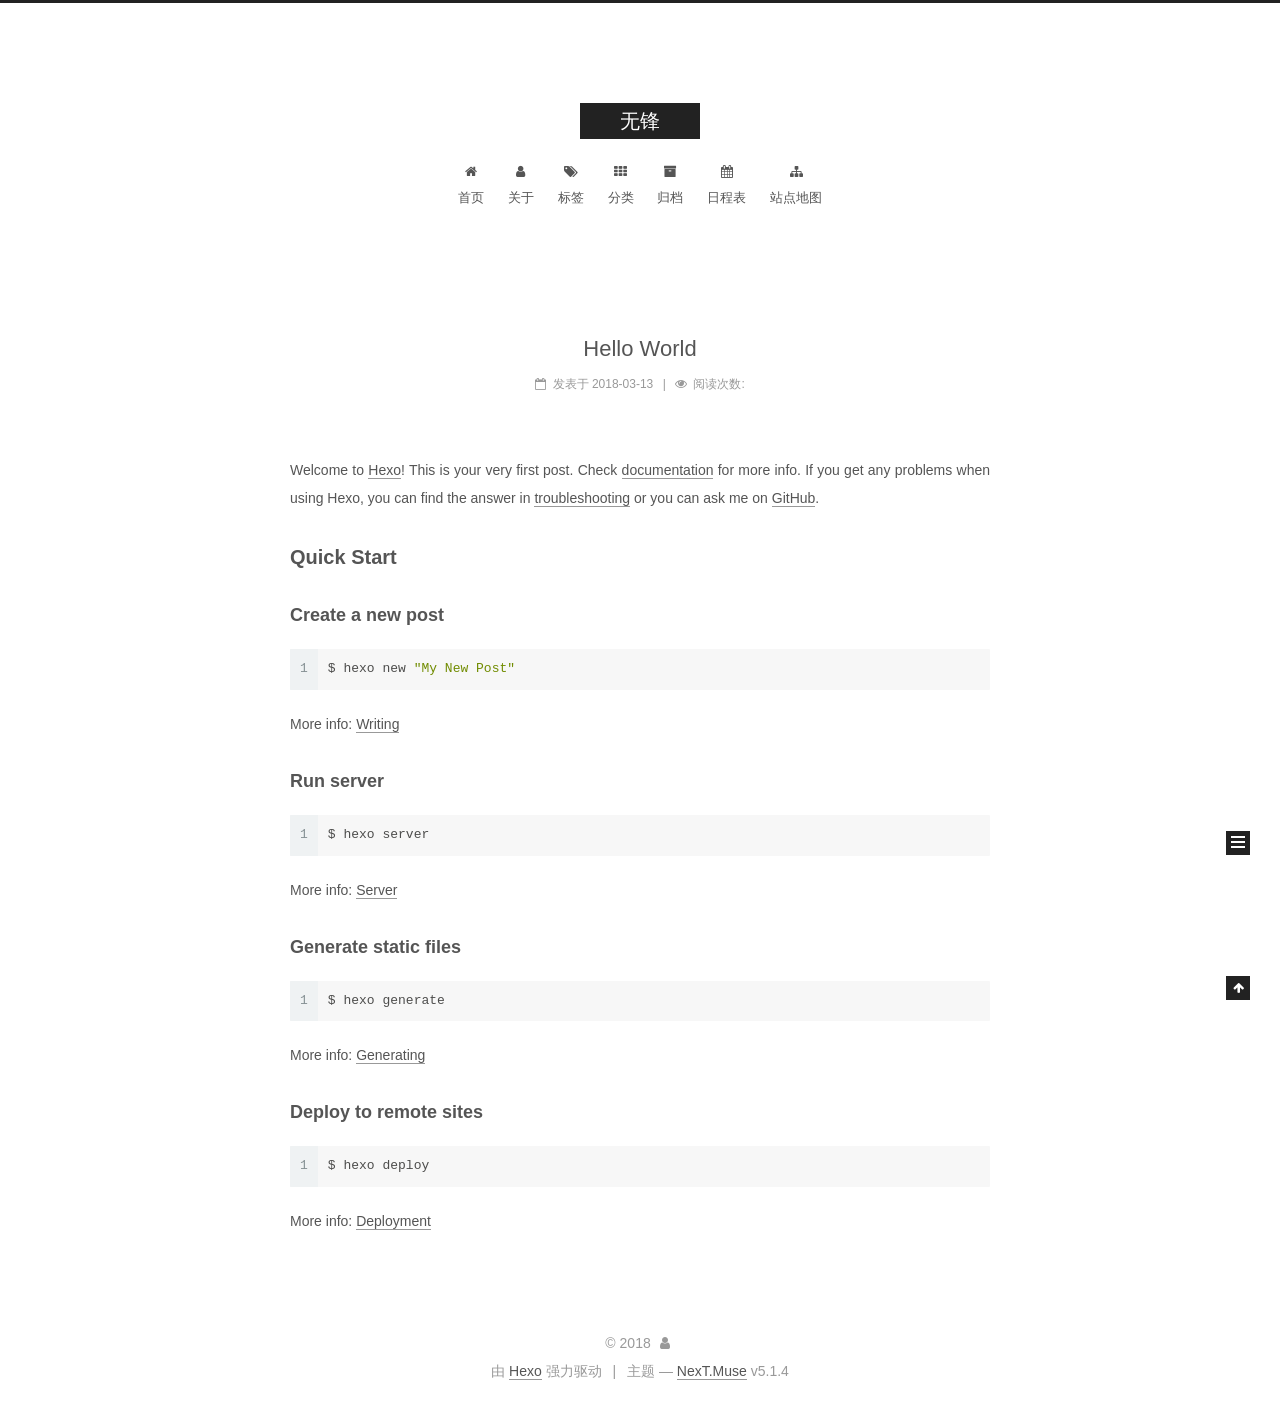
==== commit 84f1ba65: "Site updated: 2018-03-14 16:10:22" ====
--- a/index.html
+++ b/index.html
@@ -81,13 +81,13 @@
 
 <meta name="description" content="总想留下点什么！">
 <meta property="og:type" content="website">
-<meta property="og:title" content="Hexo">
+<meta property="og:title" content="无锋">
 <meta property="og:url" content="http://yoursite.com/index.html">
-<meta property="og:site_name" content="Hexo">
+<meta property="og:site_name" content="无锋">
 <meta property="og:description" content="总想留下点什么！">
 <meta property="og:locale" content="zh-Hans">
 <meta name="twitter:card" content="summary">
-<meta name="twitter:title" content="Hexo">
+<meta name="twitter:title" content="无锋">
 <meta name="twitter:description" content="总想留下点什么！">
 
 
@@ -124,7 +124,7 @@
 
 
 
-  <title>Hexo</title>
+  <title>无锋</title>
   
 
 
@@ -155,7 +155,7 @@
     <div class="custom-logo-site-title">
       <a href="/"  class="brand" rel="start">
         <span class="logo-line-before"><i></i></span>
-        <span class="site-title">Hexo</span>
+        <span class="site-title">无锋</span>
         <span class="logo-line-after"><i></i></span>
       </a>
     </div>
@@ -291,7 +291,7 @@
     </span>
 
     <span hidden itemprop="publisher" itemscope itemtype="http://schema.org/Organization">
-      <meta itemprop="name" content="Hexo">
+      <meta itemprop="name" content="无锋">
     </span>
 
     
--- a/css/main.css
+++ b/css/main.css
@@ -1822,7 +1822,7 @@
   width: 4px;
   height: 4px;
   border-radius: 50%;
-  background: #34dd44;
+  background: #26e95c;
 }
 .links-of-blogroll {
   font-size: 13px;
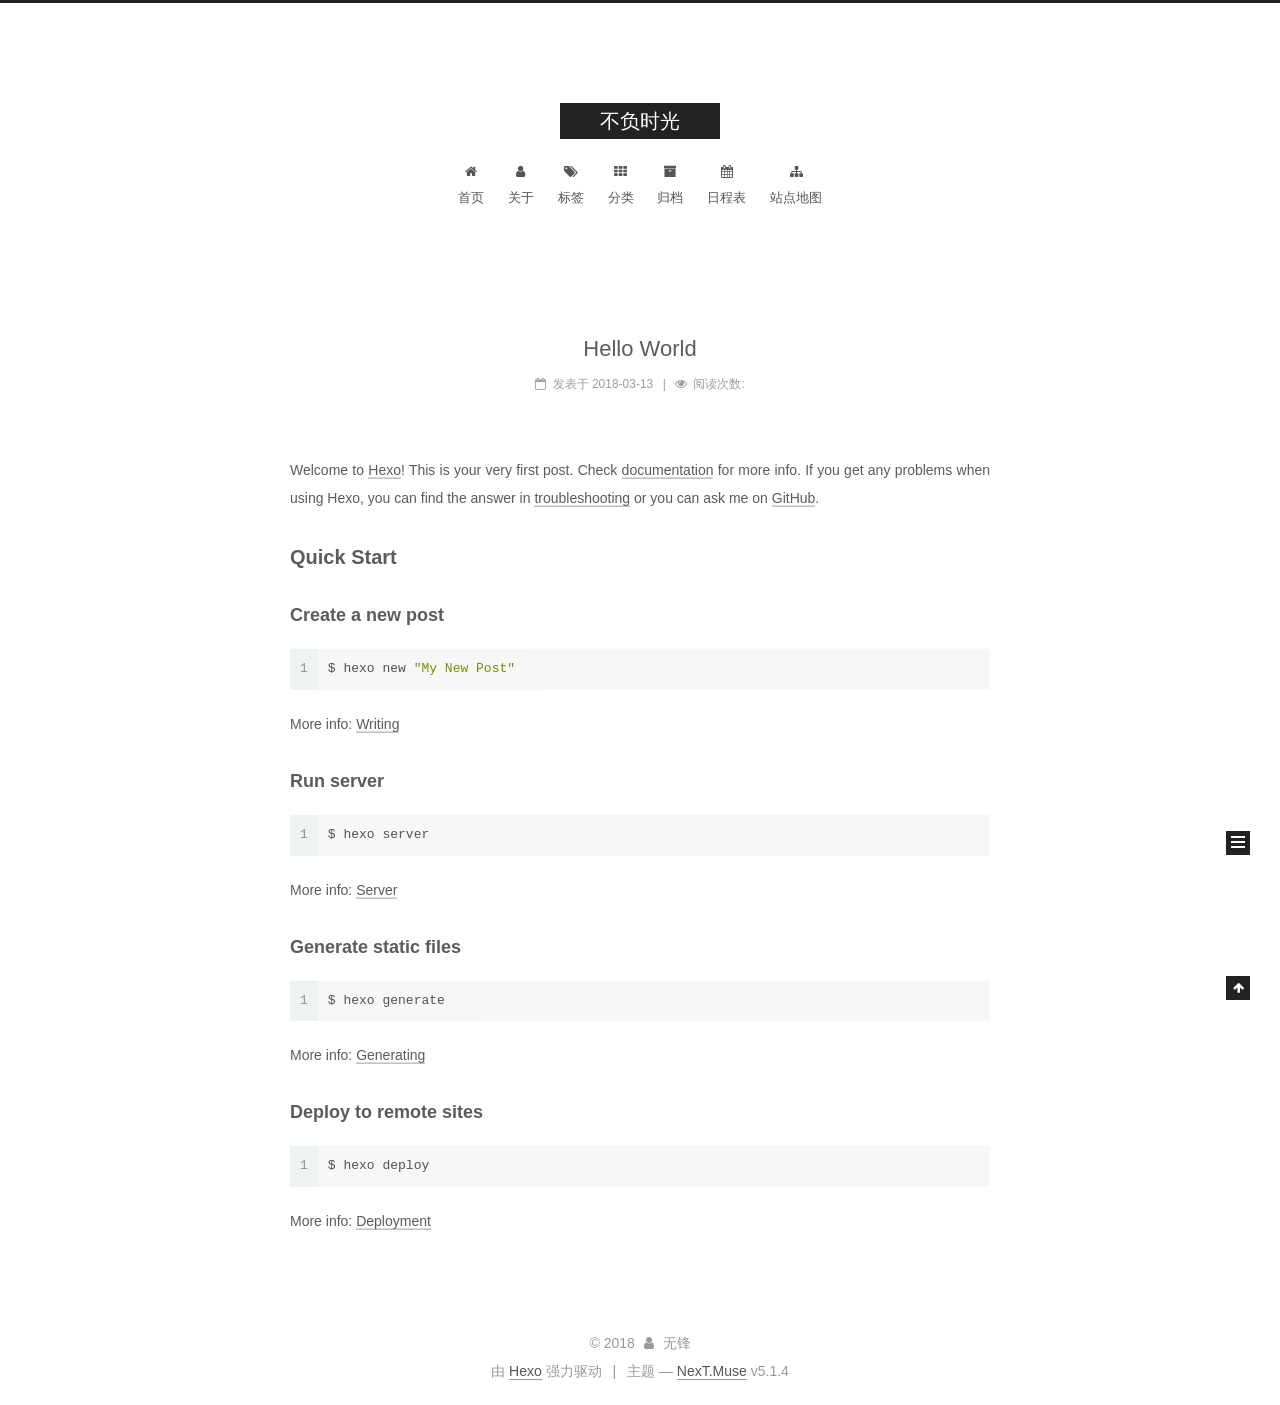
==== commit 63a8142e: "Site updated: 2018-03-14 16:13:42" ====
--- a/index.html
+++ b/index.html
@@ -81,13 +81,13 @@
 
 <meta name="description" content="总想留下点什么！">
 <meta property="og:type" content="website">
-<meta property="og:title" content="无锋">
+<meta property="og:title" content="不负时光">
 <meta property="og:url" content="http://yoursite.com/index.html">
-<meta property="og:site_name" content="无锋">
+<meta property="og:site_name" content="不负时光">
 <meta property="og:description" content="总想留下点什么！">
 <meta property="og:locale" content="zh-Hans">
 <meta name="twitter:card" content="summary">
-<meta name="twitter:title" content="无锋">
+<meta name="twitter:title" content="不负时光">
 <meta name="twitter:description" content="总想留下点什么！">
 
 
@@ -124,7 +124,7 @@
 
 
 
-  <title>无锋</title>
+  <title>不负时光</title>
   
 
 
@@ -155,7 +155,7 @@
     <div class="custom-logo-site-title">
       <a href="/"  class="brand" rel="start">
         <span class="logo-line-before"><i></i></span>
-        <span class="site-title">无锋</span>
+        <span class="site-title">不负时光</span>
         <span class="logo-line-after"><i></i></span>
       </a>
     </div>
@@ -285,13 +285,13 @@
     <link itemprop="mainEntityOfPage" href="http://yoursite.com/2018/03/13/hello-world/">
 
     <span hidden itemprop="author" itemscope itemtype="http://schema.org/Person">
-      <meta itemprop="name" content="">
+      <meta itemprop="name" content="无锋">
       <meta itemprop="description" content="">
       <meta itemprop="image" content="/images/avatar.gif">
     </span>
 
     <span hidden itemprop="publisher" itemscope itemtype="http://schema.org/Organization">
-      <meta itemprop="name" content="无锋">
+      <meta itemprop="name" content="不负时光">
     </span>
 
     
@@ -443,7 +443,7 @@
         <div class="site-overview">
           <div class="site-author motion-element" itemprop="author" itemscope itemtype="http://schema.org/Person">
             
-              <p class="site-author-name" itemprop="name"></p>
+              <p class="site-author-name" itemprop="name">无锋</p>
               <p class="site-description motion-element" itemprop="description">总想留下点什么！</p>
           </div>
 
@@ -499,7 +499,7 @@
   <span class="with-love">
     <i class="fa fa-user"></i>
   </span>
-  <span class="author" itemprop="copyrightHolder"></span>
+  <span class="author" itemprop="copyrightHolder">无锋</span>
 
   
 </div>
--- a/css/main.css
+++ b/css/main.css
@@ -1822,7 +1822,7 @@
   width: 4px;
   height: 4px;
   border-radius: 50%;
-  background: #26e95c;
+  background: #9ef4ff;
 }
 .links-of-blogroll {
   font-size: 13px;
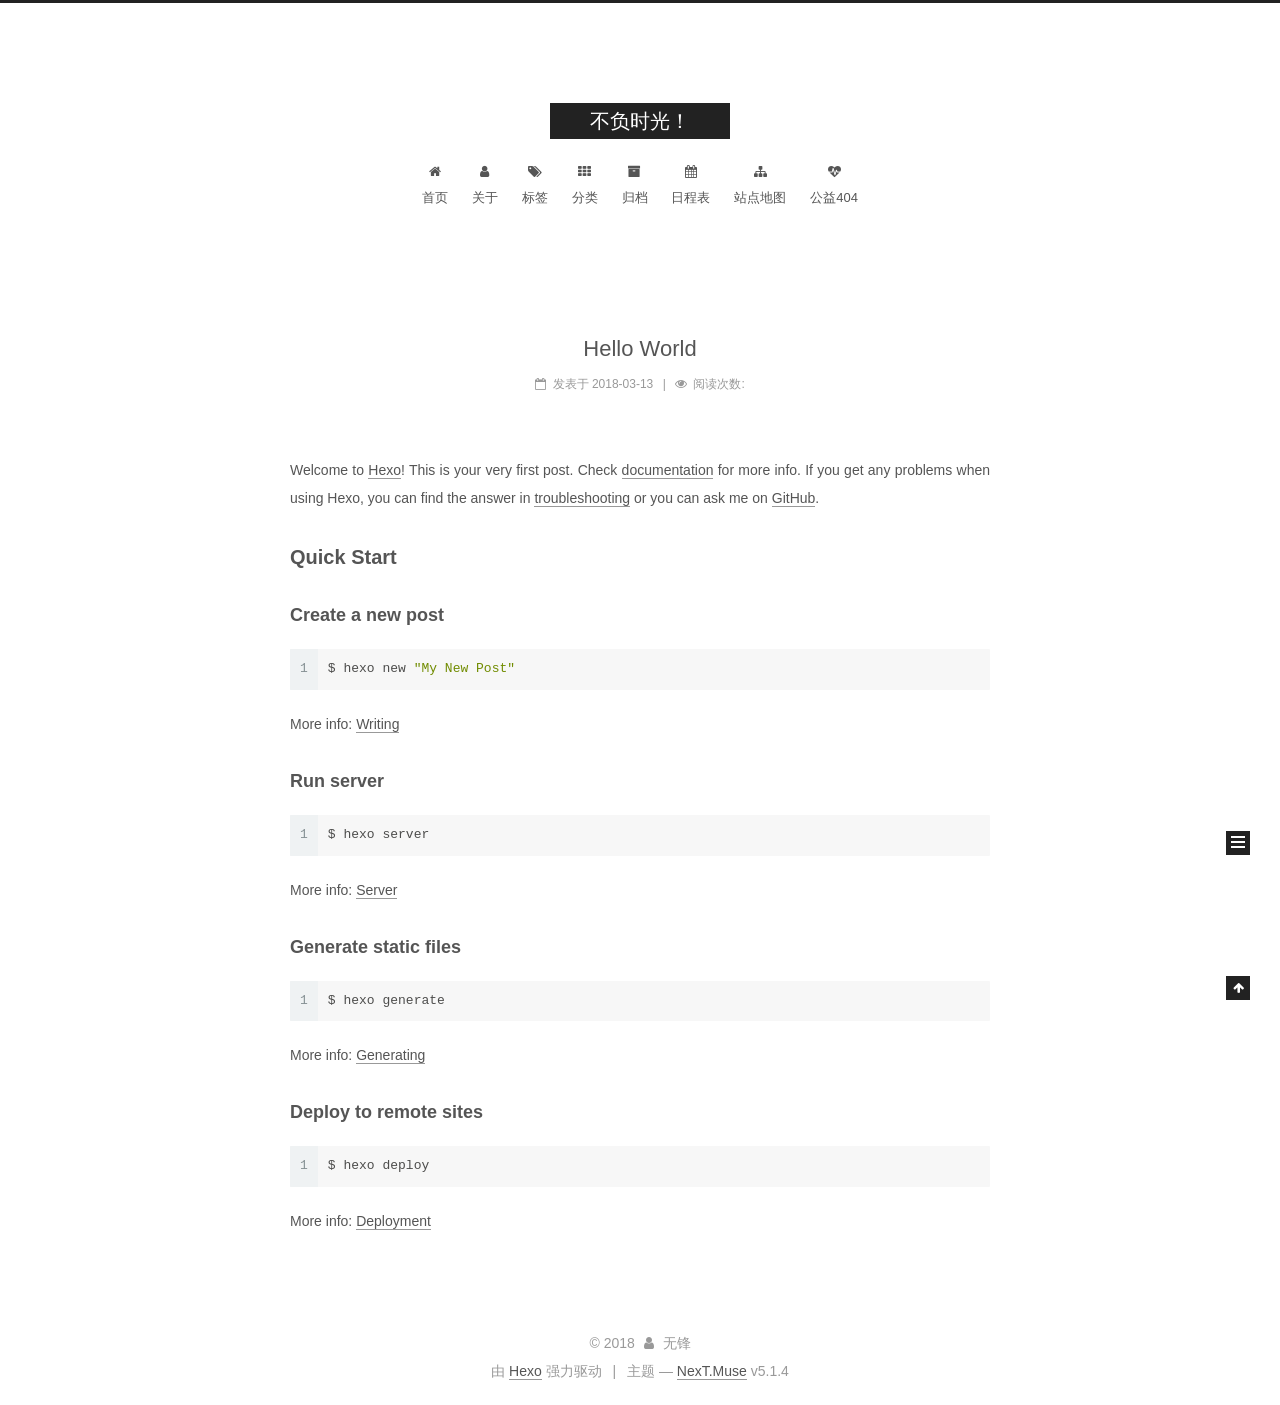
==== commit ba6da665: "Site updated: 2018-03-21 17:41:53" ====
--- a/index.html
+++ b/index.html
@@ -81,13 +81,13 @@
 
 <meta name="description" content="总想留下点什么！">
 <meta property="og:type" content="website">
-<meta property="og:title" content="不负时光">
+<meta property="og:title" content="不负时光！">
 <meta property="og:url" content="http://yoursite.com/index.html">
-<meta property="og:site_name" content="不负时光">
+<meta property="og:site_name" content="不负时光！">
 <meta property="og:description" content="总想留下点什么！">
 <meta property="og:locale" content="zh-Hans">
 <meta name="twitter:card" content="summary">
-<meta name="twitter:title" content="不负时光">
+<meta name="twitter:title" content="不负时光！">
 <meta name="twitter:description" content="总想留下点什么！">
 
 
@@ -124,7 +124,7 @@
 
 
 
-  <title>不负时光</title>
+  <title>不负时光！</title>
   
 
 
@@ -155,7 +155,7 @@
     <div class="custom-logo-site-title">
       <a href="/"  class="brand" rel="start">
         <span class="logo-line-before"><i></i></span>
-        <span class="site-title">不负时光</span>
+        <span class="site-title">不负时光！</span>
         <span class="logo-line-after"><i></i></span>
       </a>
     </div>
@@ -249,6 +249,16 @@
           </a>
         </li>
       
+        
+        <li class="menu-item menu-item-commonweal">
+          <a href="/404.html" rel="section">
+            
+              <i class="menu-item-icon fa fa-fw fa-heartbeat"></i> <br />
+            
+            公益404
+          </a>
+        </li>
+      
 
       
     </ul>
@@ -291,7 +301,7 @@
     </span>
 
     <span hidden itemprop="publisher" itemscope itemtype="http://schema.org/Organization">
-      <meta itemprop="name" content="不负时光">
+      <meta itemprop="name" content="不负时光！">
     </span>
 
     
@@ -383,6 +393,12 @@
     
 
     
+    <div>
+      
+    </div>
+
+
+    
 
     
 
@@ -469,6 +485,22 @@
           
 
           
+            <div class="links-of-author motion-element">
+                
+                  <span class="links-of-author-item">
+                    <a href="https://github.com/yourname" target="_blank" title="GitHub">
+                      
+                        <i class="fa fa-fw fa-github"></i>GitHub</a>
+                  </span>
+                
+                  <span class="links-of-author-item">
+                    <a href="mailto:yourname@gmail.com" target="_blank" title="E-Mail">
+                      
+                        <i class="fa fa-fw fa-envelope"></i>E-Mail</a>
+                  </span>
+                
+            </div>
+          
 
           
           
@@ -495,7 +527,8 @@
 
     <footer id="footer" class="footer">
       <div class="footer-inner">
-        <div class="copyright">&copy; <span itemprop="copyrightYear">2018</span>
+        <script async src="https://dn-lbstatics.qbox.me/busuanzi/2.3/busuanzi.pure.mini.js"></script>
+<div class="copyright">&copy; <span itemprop="copyrightYear">2018</span>
   <span class="with-love">
     <i class="fa fa-user"></i>
   </span>
@@ -560,6 +593,8 @@
   
 
 
+  
+
 
 
 
@@ -598,6 +633,11 @@
   
   
     <script type="text/javascript" src="/lib/fancybox/source/jquery.fancybox.pack.js?v=2.1.5"></script>
+  
+
+  
+  
+    <script type="text/javascript" src="true"></script>
   
 
 
--- a/css/main.css
+++ b/css/main.css
@@ -1641,6 +1641,126 @@
 .fancybox-close:hover {
   border: none;
 }
+#rewardButton {
+  cursor: pointer;
+  border: 0;
+  outline: 0;
+  border-radius: 5px;
+  padding: 0;
+  margin: 0;
+  letter-spacing: normal;
+  text-transform: none;
+  text-indent: 0px;
+  text-shadow: none;
+}
+#rewardButton span {
+  display: inline-block;
+  width: 80px;
+  height: 35px;
+  border-radius: 5px;
+  color: #fff;
+  font-weight: 400;
+  font-style: normal;
+  font-variant: normal;
+  font-stretch: normal;
+  font-size: 18px;
+  font-family: "Microsoft Yahei";
+  background: #f44336;
+}
+#rewardButton span:hover {
+  background: #f7877f;
+}
+#QR {
+  padding-top: 20px;
+}
+#QR a {
+  border: 0;
+}
+#QR img {
+  width: 180px;
+  max-width: 100%;
+  display: inline-block;
+  margin: 0.8em 2em 0 2em;
+}
+#wechat:hover p {
+  animation: roll 0.1s infinite linear;
+  -webkit-animation: roll 0.1s infinite linear;
+  -moz-animation: roll 0.1s infinite linear;
+}
+#alipay:hover p {
+  animation: roll 0.1s infinite linear;
+  -webkit-animation: roll 0.1s infinite linear;
+  -moz-animation: roll 0.1s infinite linear;
+}
+#bitcoin:hover p {
+  animation: roll 0.1s infinite linear;
+  -webkit-animation: roll 0.1s infinite linear;
+  -moz-animation: roll 0.1s infinite linear;
+}
+@-moz-keyframes roll {
+  from {
+    -webkit-transform: rotateZ(30deg);
+    -moz-transform: rotateZ(30deg);
+    -ms-transform: rotateZ(30deg);
+    -o-transform: rotateZ(30deg);
+    transform: rotateZ(30deg);
+  }
+  to {
+    -webkit-transform: rotateZ(-30deg);
+    -moz-transform: rotateZ(-30deg);
+    -ms-transform: rotateZ(-30deg);
+    -o-transform: rotateZ(-30deg);
+    transform: rotateZ(-30deg);
+  }
+}
+@-webkit-keyframes roll {
+  from {
+    -webkit-transform: rotateZ(30deg);
+    -moz-transform: rotateZ(30deg);
+    -ms-transform: rotateZ(30deg);
+    -o-transform: rotateZ(30deg);
+    transform: rotateZ(30deg);
+  }
+  to {
+    -webkit-transform: rotateZ(-30deg);
+    -moz-transform: rotateZ(-30deg);
+    -ms-transform: rotateZ(-30deg);
+    -o-transform: rotateZ(-30deg);
+    transform: rotateZ(-30deg);
+  }
+}
+@-o-keyframes roll {
+  from {
+    -webkit-transform: rotateZ(30deg);
+    -moz-transform: rotateZ(30deg);
+    -ms-transform: rotateZ(30deg);
+    -o-transform: rotateZ(30deg);
+    transform: rotateZ(30deg);
+  }
+  to {
+    -webkit-transform: rotateZ(-30deg);
+    -moz-transform: rotateZ(-30deg);
+    -ms-transform: rotateZ(-30deg);
+    -o-transform: rotateZ(-30deg);
+    transform: rotateZ(-30deg);
+  }
+}
+@keyframes roll {
+  from {
+    -webkit-transform: rotateZ(30deg);
+    -moz-transform: rotateZ(30deg);
+    -ms-transform: rotateZ(30deg);
+    -o-transform: rotateZ(30deg);
+    transform: rotateZ(30deg);
+  }
+  to {
+    -webkit-transform: rotateZ(-30deg);
+    -moz-transform: rotateZ(-30deg);
+    -ms-transform: rotateZ(-30deg);
+    -o-transform: rotateZ(-30deg);
+    transform: rotateZ(-30deg);
+  }
+}
 .rtl.post-body p,
 .rtl.post-body a,
 .rtl.post-body h1,
@@ -1754,6 +1874,118 @@
   font-size: 14px;
   color: #999;
 }
+.site-author-image {
+  display: block;
+  margin: 0 auto;
+  padding: 2px;
+  max-width: 96px;
+  height: auto;
+  border: 2px solid #333;
+/* 头像圆形 */
+  border-radius: 80px;
+  -webkit-border-radius: 80px;
+  -moz-border-radius: 80px;
+  box-shadow: inset 0 -1px 0 #333 sf;
+/* 设置循环动画 [animation: (play)动画名称 (2s)动画播放时长单位秒或微秒 (ase-out)动画播放的速度曲线为以低速结束 
+    (1s)等待1秒然后开始动画 (1)动画播放次数(infinite为循环播放) ]*/
+/* 鼠标经过头像旋转360度 */
+  -webkit-transition: -webkit-transform 1s ease-out;
+  -moz-transition: -moz-transform 1s ease-out;
+  transition: transform 1s ease-out;
+}
+img:hover {
+/* 鼠标经过停止头像旋转 
+  -webkit-animation-play-state:paused;
+  animation-play-state:paused;*/
+/* 鼠标经过头像旋转360度 */
+  -webkit-transform: rotateZ(360deg);
+  -moz-transform: rotateZ(360deg);
+  -webkit-transform: rotateZ(360deg);
+  -moz-transform: rotateZ(360deg);
+  -ms-transform: rotateZ(360deg);
+  -o-transform: rotateZ(360deg);
+  transform: rotateZ(360deg);
+}
+@-webkit-keyframes play {
+  0% {
+    -webkit-transform: rotateZ(0deg);
+  }
+  100% {
+    -webkit-transform: rotateZ(-360deg);
+  }
+}
+@-moz-keyframes play {
+  0% {
+    -moz-transform: rotateZ(0deg);
+  }
+  100% {
+    -moz-transform: rotateZ(-360deg);
+  }
+}
+@-moz-keyframes play {
+  0% {
+    -webkit-transform: rotateZ(0deg);
+    -moz-transform: rotateZ(0deg);
+    -ms-transform: rotateZ(0deg);
+    -o-transform: rotateZ(0deg);
+    transform: rotateZ(0deg);
+  }
+  100% {
+    -webkit-transform: rotateZ(-360deg);
+    -moz-transform: rotateZ(-360deg);
+    -ms-transform: rotateZ(-360deg);
+    -o-transform: rotateZ(-360deg);
+    transform: rotateZ(-360deg);
+  }
+}
+@-webkit-keyframes play {
+  0% {
+    -webkit-transform: rotateZ(0deg);
+    -moz-transform: rotateZ(0deg);
+    -ms-transform: rotateZ(0deg);
+    -o-transform: rotateZ(0deg);
+    transform: rotateZ(0deg);
+  }
+  100% {
+    -webkit-transform: rotateZ(-360deg);
+    -moz-transform: rotateZ(-360deg);
+    -ms-transform: rotateZ(-360deg);
+    -o-transform: rotateZ(-360deg);
+    transform: rotateZ(-360deg);
+  }
+}
+@-o-keyframes play {
+  0% {
+    -webkit-transform: rotateZ(0deg);
+    -moz-transform: rotateZ(0deg);
+    -ms-transform: rotateZ(0deg);
+    -o-transform: rotateZ(0deg);
+    transform: rotateZ(0deg);
+  }
+  100% {
+    -webkit-transform: rotateZ(-360deg);
+    -moz-transform: rotateZ(-360deg);
+    -ms-transform: rotateZ(-360deg);
+    -o-transform: rotateZ(-360deg);
+    transform: rotateZ(-360deg);
+  }
+}
+@keyframes play {
+  0% {
+    -webkit-transform: rotateZ(0deg);
+    -moz-transform: rotateZ(0deg);
+    -ms-transform: rotateZ(0deg);
+    -o-transform: rotateZ(0deg);
+    transform: rotateZ(0deg);
+  }
+  100% {
+    -webkit-transform: rotateZ(-360deg);
+    -moz-transform: rotateZ(-360deg);
+    -ms-transform: rotateZ(-360deg);
+    -o-transform: rotateZ(-360deg);
+    transform: rotateZ(-360deg);
+  }
+}
 .site-state {
   overflow: hidden;
   line-height: 1.4;
@@ -1822,7 +2054,7 @@
   width: 4px;
   height: 4px;
   border-radius: 50%;
-  background: #9ef4ff;
+  background: #882dc2;
 }
 .links-of-blogroll {
   font-size: 13px;
